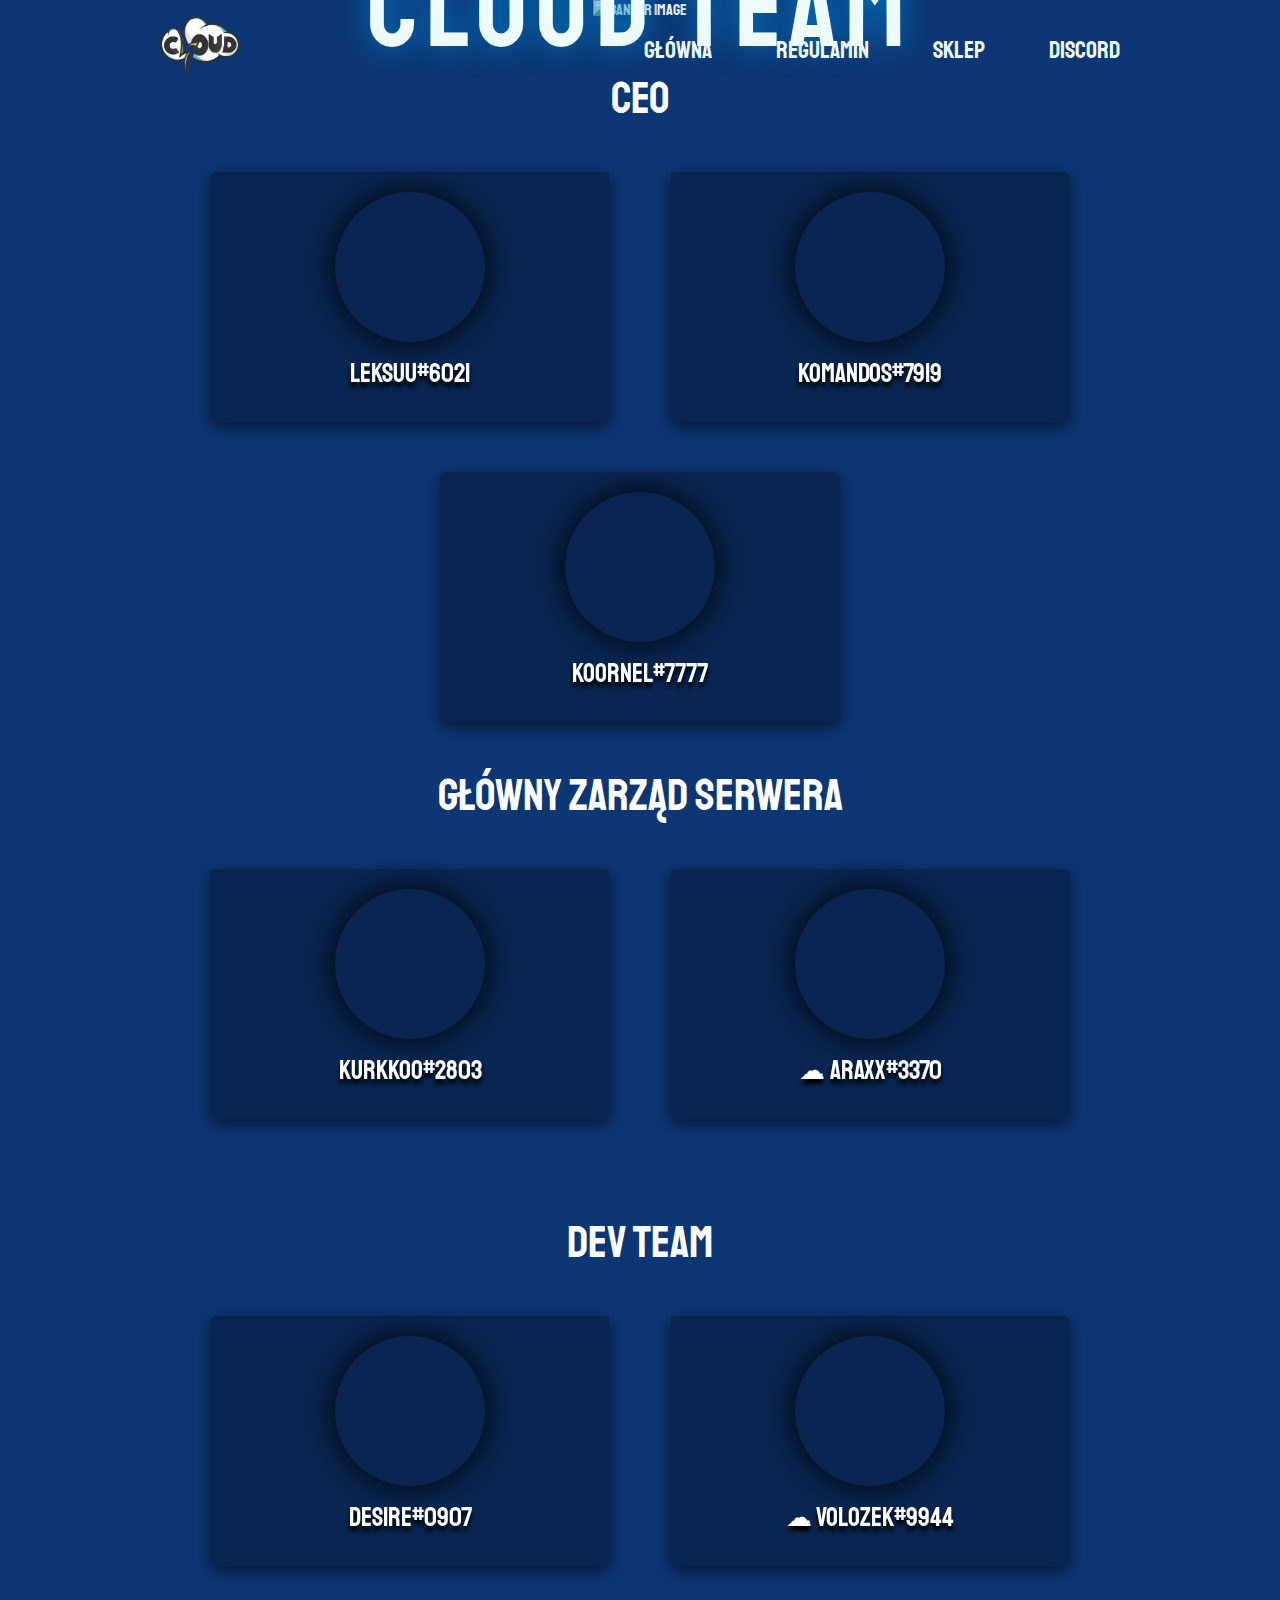
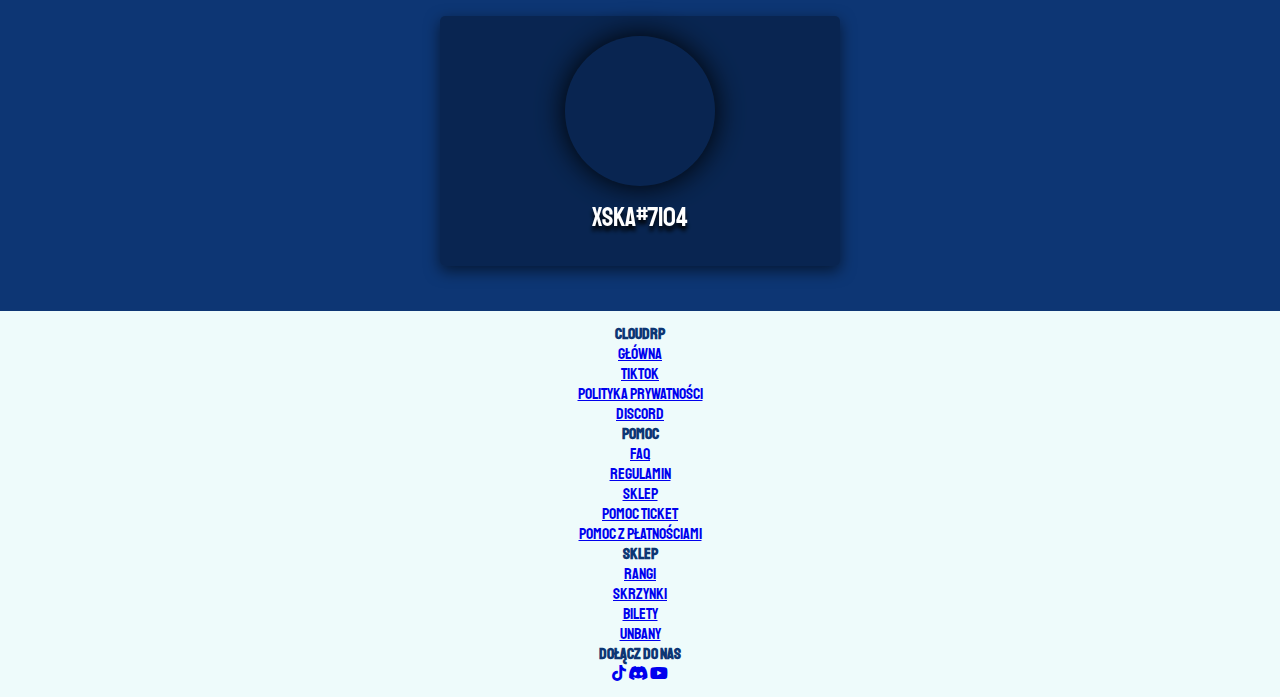
==== cloudteam.html @ 69bee1e7 "Add files via upload" ====
<!DOCTYPE html>
<html lang="en">

<head>
    <meta charset="UTF-8">
    <meta http-equiv="X-UA-Compatible" content="IE=edge">
    <meta name="viewport" content="width=device-width, initial-scale=1.0">
    <title>C-RP.pl - Główna</title>
    <link rel="shortcut icon" type="image/x-icon" href="./images/favicon-32x32.png">
    <!-- seo tags start -->
    <meta name="description" content="CloudRP - największy serwer w Polsce!">
    <meta property="og:title" content="Cloud Roleplay" />
    <meta property="og:type" content="website" />
    <meta property="og:url" content="https://cloudrp.pl/" />
    <meta property="og:image" content="https://cdn.discordapp.com/attachments/1064933418976161932/1092844937046925392/image-14.png" />
    <meta property="og:image:width" content="526" />
    <meta property="og:image:height" content="275" />
    <meta property="og:image:type" content="image/jpeg" />
    <meta name="twitter:card" content="summary_large_image" />
    <meta property="og:site_name" content="CloudRP" />
    <!-- seo tags ends -->
    <!-- custom css -->
    <link rel="stylesheet" href="./css/style.css">
    <link rel="stylesheet" type="text/css" href="https://cdnjs.cloudflare.com/ajax/libs/font-awesome/5.15.1/css/all.min.css">
</head>

<body>
    <!-- navbar -->
    <div class="navbar">
        <div class="left-part">
            <li class="logo">
                <img src="./images/logo.png" alt="">
            </li>
        </div>
        <div class="right-part">
            <li>
                <a class="text-nav" href="./">Główna</a>
            </li>
            <li>
                <a class="text-nav" href="https://cloudrp-6.webnode.page/regulamin/" target="_blank">Regulamin</a>
            </li>
            <li>
                <a class="text-nav" href="https://indrop.eu/s/cloudrp" target="_blank">Sklep</a>
            </li>
            <li>
                <a class="text-nav" href="https://discord.gg/c-rp" target="_blank">Discord</a>
            </li>
        </div>
    </div>
    <div class="banner-container">
        <div class="banner">
            <img src="./images/banner.png" alt="banner image">
        </div>
        <div class="banner-text">
            <p>CLOUD TEAM</p>
        </div>
    </div>
      <!-- Section 3 -->

      <div class="section-3">
        <div class="title-box">
        </div>
        <div style="width: 100%; height: fit-content; margin: 50px 0 0 0;">
            <div class="about-title">CEO</div>
            <div class="about-boxes">
                <div class="about-box">
                    <div class="about-box-inner">
                        <div class="about-box-front">
                            <div class="about-avatar" style="background-image: url(./images/profilowe/leksuu.png)"></div>
                            <div class="about-name">Leksuu#6021</div>
                        </div>
                        <div class="about-box-back">
                            <div class="about-box-back-bg"></div>
                            <div class="about-back-text"></div>
                            <div class="about-back-contact">Leksuu#6021</div>
                        </div>
                    </div>
                </div>
                <div class="about-box">
                    <div class="about-box-inner">
                        <div class="about-box-front">
                            <div class="about-avatar" style="background-image: url(./images/profilowe/komandos.png)"></div>
                            <div class="about-name">Komandos#7919</div>
                        </div>
                        <div class="about-box-back">
                            <div class="about-box-back-bg"></div>
                            <div class="about-back-text"></div>
                            <div class="about-back-contact">Komandos#7919</div>
                        </div>
                    </div>
                </div>
                <div class="about-box">
                    <div class="about-box-inner">
                        <div class="about-box-front">
                            <div class="about-avatar" style="background-image: url(./images/profilowe/koornel.gif)"></div>
                            <div class="about-name">koornel#7777</div>
                        </div>
                        <div class="about-box-back">
                            <div class="about-box-back-bg"></div>
                            <div class="about-back-text"></div>
                            <div class="about-back-contact">koornel#7777</div>
                        </div>
                    </div>
                </div>
            </div>
            <div class="about-title">GŁÓWNY ZARZĄD SERWERA</div>
            <div class="about-boxes">
                <div class="about-box">
                    <div class="about-box-inner">
                        <div class="about-box-front">
                            <div class="about-avatar" style="background-image: url(./images/profilowe/fiat-cinquecento-cennik-1.png)"></div>
                            <div class="about-name">kurkkoo#2803</div>
                        </div>
                        <div class="about-box-back">
                            <div class="about-box-back-bg"></div>
                            <div class="about-back-text"></div>
                            <div class="about-back-contact">kurkkoo#2803</div>
                        </div>
                    </div>
                </div>
                <div class="about-box">
                    <div class="about-box-inner">
                        <div class="about-box-front">
                            <div class="about-avatar" style="background-image: url(./images/profilowe/ARAX.GIF)"></div>
                            <div class="about-name">☁ araxx#3370</div>
                        </div>
                        <div class="about-box-back">
                            <div class="about-box-back-bg"></div>
                            <div class="about-back-text"></div>
                            <div class="about-back-contact">☁ araxx#3370</div>
                        </div>
                    </div>
                </div>
                    
                        </div>
                    </div>
                </div>
            </div>

            <div class="about-title">DEV Team</div>
            <div class="about-boxes">
                <div class="about-box">
                    <div class="about-box-inner">
                        <div class="about-box-front">
                            <div class="about-avatar" style="background-image: url(./images/profilowe/desire.png)"></div>
                            <div class="about-name">desire#0907</div>
                        </div>
                        <div class="about-box-back">
                            <div class="about-box-back-bg"></div>
                            <div class="about-back-text"></div>
                            <div class="about-back-contact">desire#0907</div>
                        </div>
                    </div>
                </div>
                <div class="about-box">
                    <div class="about-box-inner">
                        <div class="about-box-front">
                            <div class="about-avatar" style="background-image: url(./images/profilowe/volozek.gif)"></div>
                            <div class="about-name">☁ volozek#9944</div>
                        </div>
                        <div class="about-box-back">
                            <div class="about-box-back-bg"></div>
                            <div class="about-back-text"></div>
                            <div class="about-back-contact">☁ volozek#9944</div>
                        </div>
                    </div>
                </div>
                <div class="about-box">
                    <div class="about-box-inner">
                        <div class="about-box-front">
                            <div class="about-avatar" style="background-image: url(./images/profilowe/xSKA.png)"></div>
                            <div class="about-name">xSKA#7104</div>
                        </div>
                        <div class="about-box-back">
                            <div class="about-box-back-bg"></div>
                            <div class="about-back-text"></div>
                            <div class="about-back-contact">xSKA#7104</div>
                        </div>
                    </div>
                </div>
            </div>
        </div>
    </div>
           
            <footer class="footer">
                <div class="container">
                    <div class="row">
                        <div class="footer-col">
                            <h4>CloudRP</h4>
                            <ul>
                                <li><a href="#">Główna</a></li>
                                <li><a href="#">TikTok</a></li>
                                <li><a href="#">Polityka Prywatności</a></li>
                                <li><a href="#">Discord</a></li>
                            </ul>
                        </div>
                        <div class="footer-col">
                            <h4>Pomoc</h4>
                            <ul>
                                <li><a href="#">FAQ</a></li>
                                <li><a href="#">Regulamin</a></li>
                                <li><a href="https://indrop.eu/s/cloudrp">Sklep</a></li>
                                <li><a href="https://discord.gg/c-rp">Pomoc TICKET</a></li>
                                <li><a href="https://discord.gg/c-rp">pomoc z płatnościami</a></li>
                            </ul>
                        </div>
                        <div class="footer-col">
                            <h4>Sklep</h4>
                            <ul>
                                <li><a href="https://indrop.eu/s/cloudrp">Rangi</a></li>
                                <li><a href="https://indrop.eu/s/cloudrp">Skrzynki</a></li>
                                <li><a href="https://indrop.eu/s/cloudrp">Bilety</a></li>
                                <li><a href="https://indrop.eu/s/cloudrp">Unbany</a></li>
                            </ul>
                        </div>
                        <div class="footer-col">
                            <h4>Dołącz do nas</h4>
                            <div class="social-links">
                                <a href="#"><i class="fab fa-tiktok"></i></a>
                                <a href="https://discord.gg/c-rp"><i class="fab fa-discord"></i></a>
                                <a href="#"><i class="fab fa-youtube"></i></a>
                            </div>
                        </div>
                    </div>
                </div>
           </footer>
        
    <script>
        function connect() {    
            window.location.href='fivem://connect/cfx.re/join/g56ol9'
        }   
    </script>
</body>

</html>
---- css/style.css ----
/* google fonts */
@import url('https://fonts.googleapis.com/css2?family=Staatliches&display=swap');
:root{
    --dark-blue:#0d3674;
    --white:#EEFBFB;
    --blue:#007CC7;
    --sky-blue:#4DA8DA;
    --font-1:'Staatliches', cursive;
}

/* custom scrollbar */
::-webkit-scrollbar{
    width: 8px;
}

::-webkit-scrollbar-thumb{
    background-color: var(--white);
}
*{
    margin: 0;
    padding: 0;
    font-family: var(--font-1);
}
body{
    max-width: 100%;
    background-color: var(--dark-blue);
}
h1,h2,h3,h4,h5,p{ 
    font-family: var(--font-1);
}
hr{
    margin: 1rem 0;
    border: 2px solid var(--white);
}
.navbar{
    position: absolute;
    z-index: 1;
    padding: 1rem 10rem;
    display: grid;
    grid-template-columns: 1fr 1fr;
}
.navbar li{
    font-family: var(--font-1);
    list-style: none;
    display: inline;
}

.navbar .left-part{
    display: flex;
    justify-content: flex-start;
    align-items: center
}

.navbar .left-part li{
    margin-right: 5rem;
}

.navbar .right-part{
    display: flex;
    justify-content: flex-end;
    align-items: center
}

.navbar .right-part li{
    margin-left: 4rem;
}
.navbar .logo img{
    width: 5rem;
    height: auto;
}
.navbar .left-part p{
    color: var(--white);
    font-size: 1.5rem;
}
.navbar a{
    color: var(--white);
    font-size: 1.5rem;
    text-decoration: none;
    -moz-transition: all 0.2s ease-in;
    -o-transition: all 0.2s ease-in;
    -webkit-transition: all 0.2s ease-in;
    transition: all 0.2s ease-in;
}
.navbar a:hover{
    color: var(--sky-blue);
    text-shadow:0px 0px 30px var(--sky-blue);
    -moz-transition: all 0.2s ease-in;
    -o-transition: all 0.2s ease-in;
    -webkit-transition: all 0.2s ease-in;
    transition: all 0.2s ease-in;
}
.banner-container{
    position: relative;
    text-align: center;
}
.banner-text{
    width: 80%;
    text-shadow:0px 0px 30px var(--blue);
    letter-spacing: .5rem;
    color: var(--white);
    font-size: 7rem;
    position: absolute;
    top: 50%;
    left: 50%;
    transform: translate(-50%, -50%);
}
.connect-btn-logo{
    z-index: 1;
}
.connect-btn{
    position: relative;
    font-size: 2rem;
    color: var(--white);
    background-color: var(--blue);
    margin-top: 1rem;
    border:0px;
    padding: 1rem 3rem;
    border-radius: 3px;
}
.connect-btn {
    text-decoration: none;
    position: relative;
    overflow: hidden;
}
  
.connect-btn:hover {
    box-shadow: 1px 1px 25px 10px rgba(255, 255, 255, 0.2);
}
  
.connect-btn:before {
    content: "";
    position: absolute;
    top: 0;
    left: -100%;
    width: 100%;
    height: 100%;
    background: linear-gradient(
      120deg,
      transparent,
      rgba(13, 54, 116, 0.6),
      transparent
    );
    transition: all 650ms;
}
  
.connect-btn:hover:before {
    left: 100%;
}
.banner-text img:first-of-type{
    width: 6rem;
    height: auto;
    position: relative;
    left: 4rem;
    top: 2rem;
}

.banner-text img:nth-of-type(2){
    width: 6rem;
    height: auto;
    position: relative;
    right: 4rem;
    top: 2rem;
}
.banner img{
    width: 100%;
    height: auto;
}

.white-container{
    text-align: center;
    margin-top: -5rem;
    transform: skewY(-4deg);
    position: relative;
    width: 100%;
    background-color: var(--white);
    height: 500px;
}
.white-container-2{
    text-align: center;
    margin-top: -10rem;
    transform: skewY(-4deg);
    position: relative;
    width: 100%;
    background-color: var(--white);
    height: 500px;
}
.heading-text{
    font-size: 5rem;
}
.heading-text span{
    color: var(--blue);
}
.small-container{
    color: #252525;
    padding-top: 2rem;
    margin:0 20%;
}
.small-container-2{
    color: #252525;
    padding-top: 14rem;
    margin:0 20%;
}
.text{
    font-size: 1.5rem;
}
.text-img{
    font-size: 1.5rem;
    width: 20vw;
}
.b-text{
    font-size: 2rem;
}

.text span, .b-text span{
    color: var(--blue);
}
.two-images-container{
    margin-top: 5rem;
    z-index: 1;
    display: flex;
    flex-wrap: wrap;
    width: 100%;
    justify-content: center;
    position: relative;
}
.two-images-container img {
    width: 100%;
}
.two-images-container .img-1, .two-images-container .img-2{
    position: relative;
    transform: skewY(-4deg);
}

.two-images-container .img-1-text{
    font-size: 4rem;
    color: var(--white);
    position: absolute;
    top: 50%;
    left: 40%;
    transform: translate(-50%, -50%);
}
.two-images-container .img-2-text{
    font-size: 4rem;
    color: var(--white);
    position: absolute;
    top: 50%;
    left: 45%;
    transform: translate(-50%, -50%);
}
.two-images-container .img-1-text span, .two-images-container .img-2-text span{
    color: var(--blue);
}
.text-img-2{
    font-size: 1.5rem;
    padding-left: 10vw;
    width: 29vw;
}
.p-img-2{
    padding-left: 11.5vw;
}
.pop-img-1{
    text-align: center;
    margin-top: -39.2rem;
    position: relative;
    width: 100%;
    z-index: 1;
}
.pop-img-1 img{
    width: 30%;
}
.image-container{
    transform: skewY(-4deg);
    position: relative;
    margin-top: -5rem;
}
.image-container img{
    width: 100%;
    height: auto;
}
.left{
    text-align: left;
}
.right{
    text-align: right;
}
.box{
    left: 50%;
    position: absolute;
    top: 50%;
    transform: translate(-50%, -50%);
    width: 80%;
    display: grid;
    gap: 4rem;
    grid-template-columns: 1fr;
}
.boxes{
    color: var(--white);
    font-size: 4rem;
}
.car-float-img img{
    width: 20rem;
    position:absolute;
    right: 10rem;
    top: -2rem;
}

.man-float-img img{
    width: 15rem;
    position:absolute;
    left: 10rem;
    top: 13rem;
}
.gangster-float-img img{
    width: 13rem;
    position:absolute;
    right: 10rem;
    top: 27rem;
}
.bag-float-img img{
    width: 20rem;
    position:absolute;
    left: 10rem;
    top: 43rem;
}
/* Section 3 */
.section-3 {
    width: 100vw;
    height: fit-content;
    position: relative;
    display: flex;
    flex-direction: column;
    align-items: center;
    padding-bottom: 50px;
  }
  
  .about-title {
    font-size: 45px;
    font-weight: 300;
    position: relative;
    text-align: center;
    color: var(--tekst-ciemniejszy);
  }
  
  .about-boxes {
    position: relative;
    margin: 20px 0;
    width: 100%;
    height: auto;
    display: flex;
    justify-content: center;
    flex-wrap: wrap;
    perspective: 1000px;
  }
  
  .about-box {
    width: 400px;
    height: 250px;
    perspective: 1000px;
    margin: 25px 30px;
  }
  
  .about-box-inner {
    position: relative;
    width: 100%;
    height: 100%;
    text-align: center;
    transition: transform 1s;
    transform-style: preserve-3d;
  }
  
  .about-box:hover .about-box-inner {
    transform: rotateY(180deg);
  }
  
  .about-box-front, .about-box-back {
    position: absolute;
    width: 100%;
    height: 100%;
    backface-visibility: hidden;
    -webkit-backface-visibility: hidden;
  }
  
  .about-box-front {
    background-color: rgb(0, 0, 0, 0.3);
    border-radius: 5px;
    border-left: 2px solid var(--niebieski);
    box-shadow: rgba(0, 0, 0, 0.55) 0px 5px 15px;
  }
  
  .about-box-back {
    border-radius: 5px;
    border-left: 2px solid var(--niebieski);
    box-shadow: rgba(0, 0, 0, 0.55) 0px 5px 15px;
    background-color: rgb(20, 20, 20, 1);
    color: var(--tekst-ciemniejszy);
    transform: rotateY(180deg);
  }
  
  .about-box-back .about-box-back-bg {
    width: 400px;
    height: 250px;
    position: absolute;
  }
  
  .about-avatar {
    width: 150px;
    height: 150px;
    left: 50%;
    transform: translateX(-50%);
    position: relative;
    margin-top: 20px;
    background-size: cover;
    background-repeat: no-repeat;
    border-radius: 50%;
    box-shadow: rgba(0, 0, 0, 1) 0px 0px 30px;
  }
  
  .about-name {
    position: relative;
    color: var(--tekst-ciemniejszy);
    font-size: 26px;
    font-weight: 300;
    text-align: center;
    margin-top: 15px;
    text-shadow: rgba(0, 0, 0, 1) 0 5px 4px;
  }
  
  .about-back-text {
    font-size: 32px;
    font-weight: 300;
    font-style: italic;
    line-height: 250px;
    color: white;
  }
  
  .about-back-contact {
    color: white;
    font-weight: 300;
    font-size: 24px;
    font-family: 'Open sans', sans-serif;
    width: 100%;
    height: 20px;
    position: absolute;
    bottom: 20px;
    user-select: all;
    cursor: pointer;
  } 
.app, body, html {
    width: 100%;
    height: 100%;
    margin: 0;
    padding: 0;
    color: #fff;
    display: flex;
    flex-direction: column;
    flex: 1;
}
  .footer{
    background: var(--white);
    padding: 0;
    font-family: 'Play', sans-serif;
    text-align:center;
}
    .footer .row{
    width:100%;
    margin:1% 0%;
    padding: 0;
    color: var(--dark-blue);
    font-size:1em;
}
.ar0cu,
.Flack{
    letter-spacing: 0.05vw;
    padding-left: 0.3vw;
    padding-right: 0.3vw;
    color: red;
}
.ar0cu:hover,
.Flack:hover{
    cursor: pointer;
}
.ar0cu:hover::before,
.Flack:hover::before{
    cursor: pointer;
    content: "»";
    color: var(--blue);
}
.ar0cu:hover::after,
.Flack:hover::after{
    content: "«";
    color: var(--blue);
}

/* animacje */
.slideInDown {
    -webkit-animation-name: slideInDown;
    animation-name: slideInDown;
    -webkit-animation-duration: 1s;
    animation-duration: 3s;
    -webkit-animation-fill-mode: both;
    animation-fill-mode: both;
    }
    @-webkit-keyframes slideInDown {
    0% {
    -webkit-transform: translateY(-100%);
    transform: translateY(-100%);
    visibility: visible;
    }
    100% {
    -webkit-transform: translateY(0);
    transform: translateY(0);
    }
    }
    @keyframes slideInDown {
    0% {
    -webkit-transform: translateY(-100%);
    transform: translateY(-100%);
    visibility: visible;
    }
    100% {
    -webkit-transform: translateY(0);
    transform: translateY(0);
    }
} 

.zoomIn {
    -webkit-animation-name: zoomIn;
    animation-name: zoomIn;
    -webkit-animation-duration: 1s;
    animation-duration: 4s;
    -webkit-animation-fill-mode: both;
    animation-fill-mode: both;
    }
    @-webkit-keyframes zoomIn {
    0% {
    opacity: 0;
    -webkit-transform: scale3d(.3, .3, .3);
    transform: scale3d(.3, .3, .3);
    }
    50% {
    opacity: 1;
    }
    }
    @keyframes zoomIn {
    0% {
    opacity: 0;
    -webkit-transform: scale3d(.3, .3, .3);
    transform: scale3d(.3, .3, .3);
    }
    50% {
    opacity: 1;
    }
}

.fadeIn {
    -webkit-animation-name: fadeIn;
    animation-name: fadeIn;
    -webkit-animation-duration: 1s;
    animation-duration: 5s;
    -webkit-animation-fill-mode: both;
    animation-fill-mode: both;
    }
    @-webkit-keyframes fadeIn {
    0% {opacity: 0;}
    50% {opacity: 0.5;}
    100% {opacity: 1;}
    }
    @keyframes fadeIn {
    0% {opacity: 0;}
    50% {opacity: 0.5;}
    100% {opacity: 1;}
}

.slideInLeft {
    -webkit-animation-name: slideInLeft;
    animation-name: slideInLeft;
    -webkit-animation-duration: 1s;
    animation-duration: 3s;
    -webkit-animation-fill-mode: both;
    animation-fill-mode: both;
    }
    @-webkit-keyframes slideInLeft {
    0% {
    -webkit-transform: translateX(-100%);
    transform: translateX(-100%);
    visibility: visible;
    }
    100% {
    -webkit-transform: translateX(0);
    transform: translateX(0);
    }
    }
    @keyframes slideInLeft {
    0% {
    -webkit-transform: translateX(-100%);
    transform: translateX(-100%);
    visibility: visible;
    }
    100% {
    -webkit-transform: translateX(0);
    transform: translateX(0);
    }
}
.bounceInDown {
    -webkit-animation-name: bounceInDown;
    animation-name: bounceInDown;
    -webkit-animation-duration: 1s;
    animation-duration: 2.5s;
    -webkit-animation-fill-mode: both;
    animation-fill-mode: both;
    }
    @-webkit-keyframes bounceInDown {
    0%, 60%, 75%, 90%, 100% {
    -webkit-transition-timing-function: cubic-bezier(0.215, 0.610, 0.355, 1.000);
    transition-timing-function: cubic-bezier(0.215, 0.610, 0.355, 1.000);
    }
    
    0% {
    opacity: 0;
    -webkit-transform: translate3d(0, -3000px, 0);
    transform: translate3d(0, -3000px, 0);
    }
    
    60% {
    opacity: 1;
    -webkit-transform: translate3d(0, 25px, 0);
    transform: translate3d(0, 25px, 0);
    }
    
    75% {
    -webkit-transform: translate3d(0, -10px, 0);
    transform: translate3d(0, -10px, 0);
    }
    
    90% {
    -webkit-transform: translate3d(0, 5px, 0);
    transform: translate3d(0, 5px, 0);
    }
    
    100% {
    -webkit-transform: none;
    transform: none;
    }
    }
    
    @keyframes bounceInDown {
    0%, 60%, 75%, 90%, 100% {
    -webkit-transition-timing-function: cubic-bezier(0.215, 0.610, 0.355, 1.000);
    transition-timing-function: cubic-bezier(0.215, 0.610, 0.355, 1.000);
    }
    
    0% {
    opacity: 0;
    -webkit-transform: translate3d(0, -3000px, 0);
    transform: translate3d(0, -3000px, 0);
    }
    
    60% {
    opacity: 1;
    -webkit-transform: translate3d(0, 25px, 0);
    transform: translate3d(0, 25px, 0);
    }
    
    75% {
    -webkit-transform: translate3d(0, -10px, 0);
    transform: translate3d(0, -10px, 0);
    }
    
    90% {
    -webkit-transform: translate3d(0, 5px, 0);
    transform: translate3d(0, 5px, 0);
    }
    
    100% {
    -webkit-transform: none;
    transform: none;
    }
}
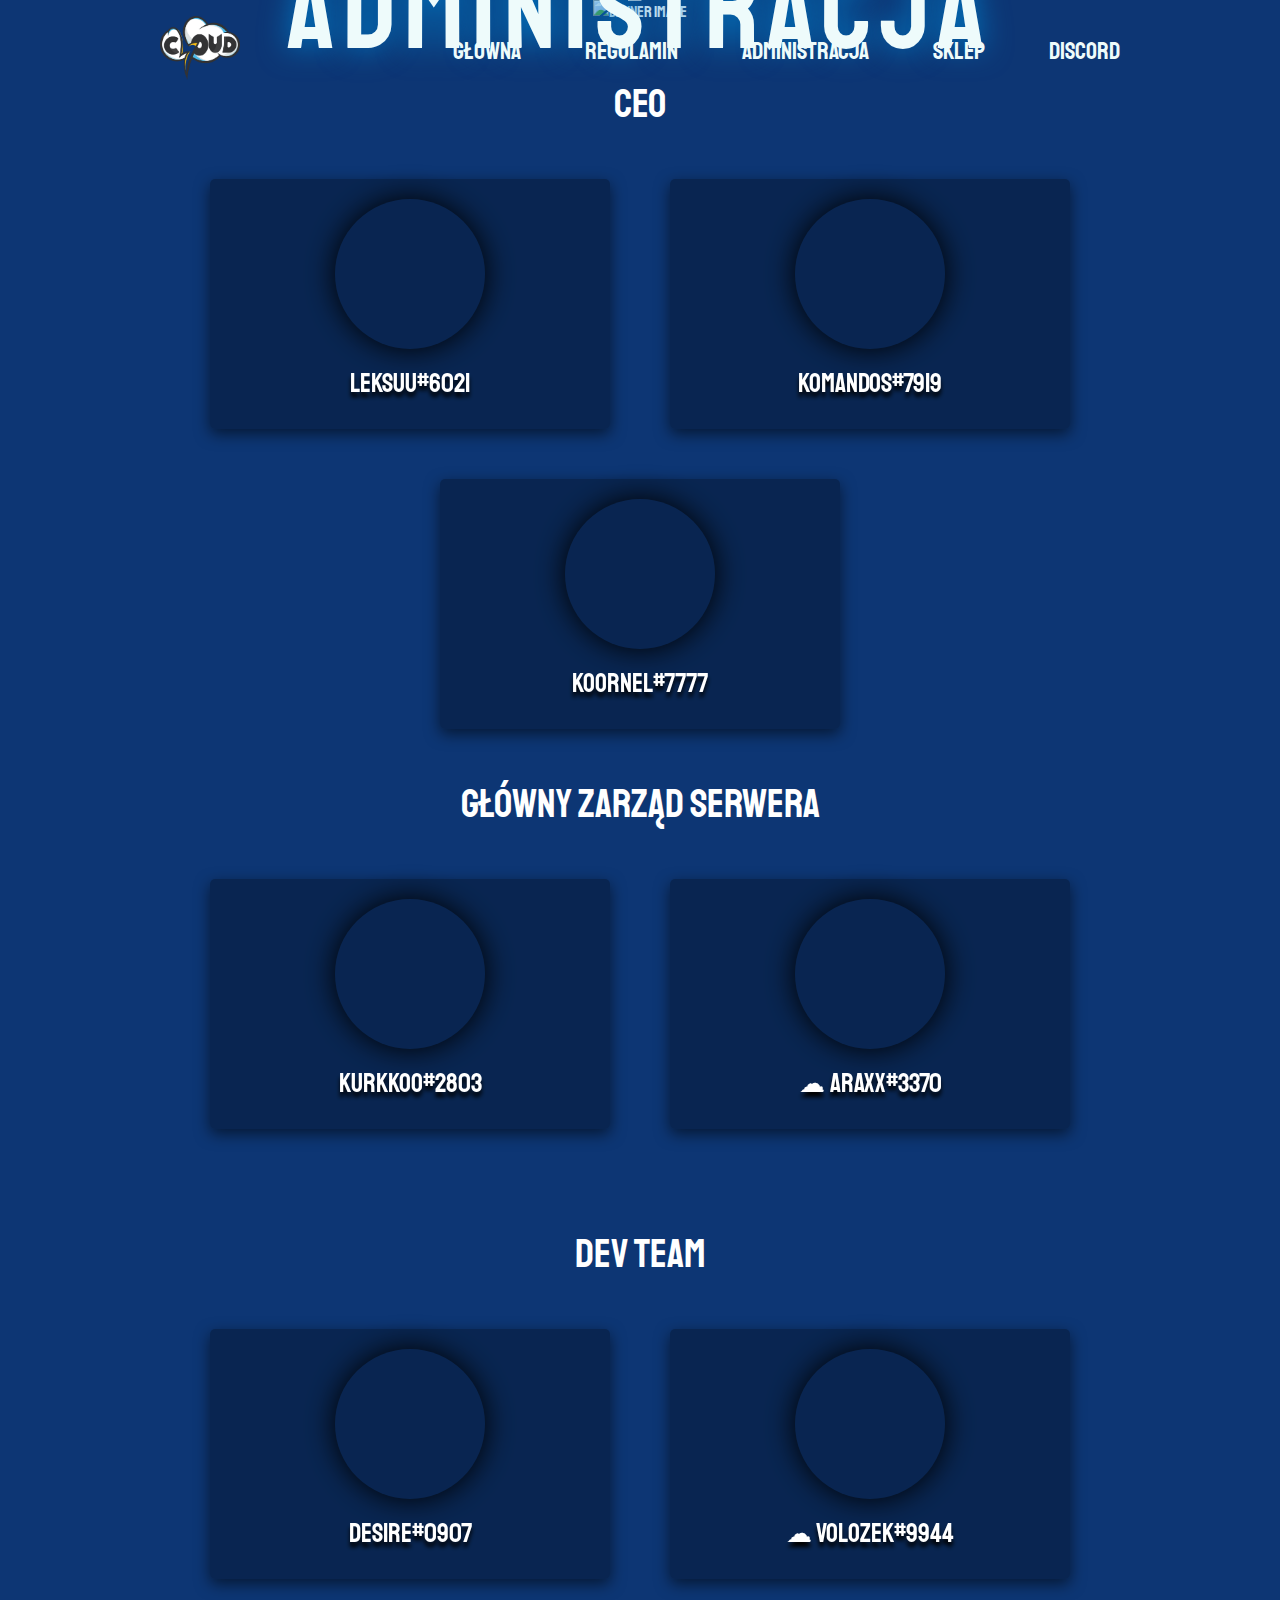
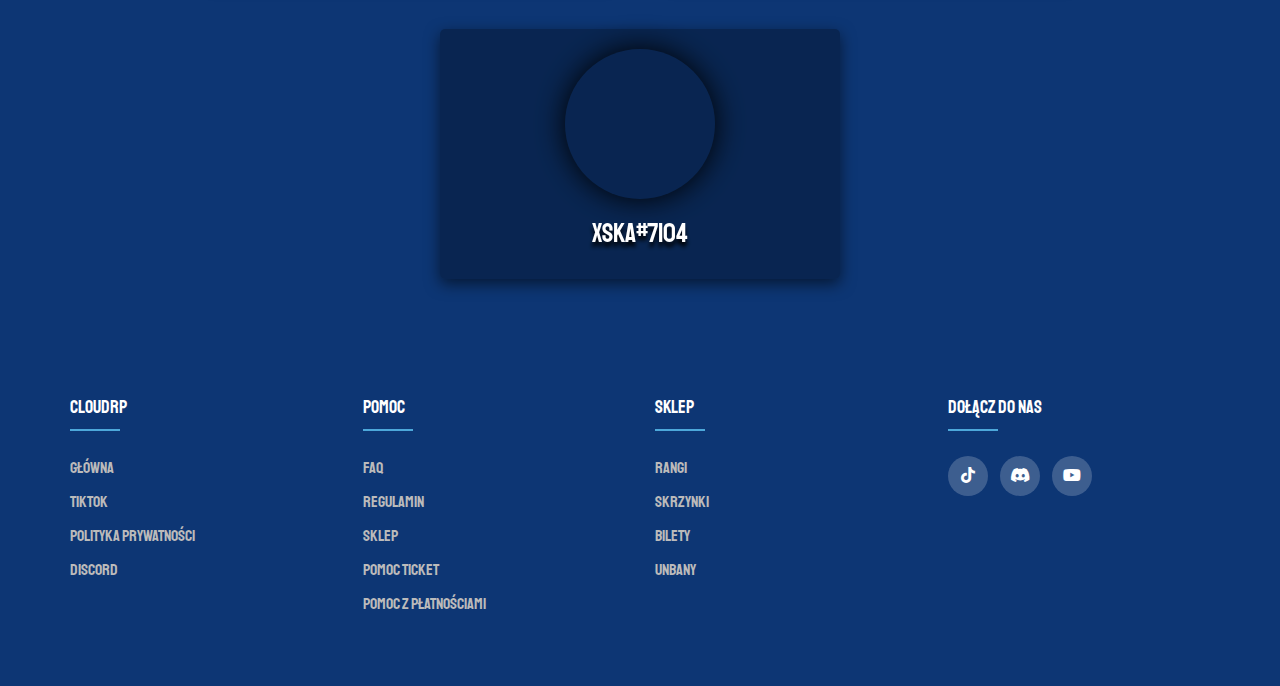
==== commit 7ff15de1: "Update cloudteam.html" ====
--- a/cloudteam.html
+++ b/cloudteam.html
@@ -38,6 +38,9 @@
             </li>
             <li>
                 <a class="text-nav" href="https://cloudrp-6.webnode.page/regulamin/" target="_blank">Regulamin</a>
+                <li>
+                    <a class="text-nav" href="https://indrop.eu/s/cloudrp" target="_blank">Administracja</a>
+                </li>
             </li>
             <li>
                 <a class="text-nav" href="https://indrop.eu/s/cloudrp" target="_blank">Sklep</a>
@@ -52,7 +55,7 @@
             <img src="./images/banner.png" alt="banner image">
         </div>
         <div class="banner-text">
-            <p>CLOUD TEAM</p>
+            <p>Administracja</p>
         </div>
     </div>
       <!-- Section 3 -->
@@ -232,4 +235,4 @@
     </script>
 </body>
 
-</html>+</html>
--- a/css/style.css
+++ b/css/style.css
@@ -10,12 +10,9 @@
 
 /* custom scrollbar */
 ::-webkit-scrollbar{
-    width: 8px;
-}
-
-::-webkit-scrollbar-thumb{
-    background-color: var(--white);
-}
+    width: 2px;
+}
+
 *{
     margin: 0;
     padding: 0;
@@ -334,8 +331,8 @@
   }
   
   .about-title {
-    font-size: 45px;
-    font-weight: 300;
+    font-size: 40px;
+    font-weight: 6000;
     position: relative;
     text-align: center;
     color: var(--tekst-ciemniejszy);
@@ -455,42 +452,6 @@
     flex-direction: column;
     flex: 1;
 }
-  .footer{
-    background: var(--white);
-    padding: 0;
-    font-family: 'Play', sans-serif;
-    text-align:center;
-}
-    .footer .row{
-    width:100%;
-    margin:1% 0%;
-    padding: 0;
-    color: var(--dark-blue);
-    font-size:1em;
-}
-.ar0cu,
-.Flack{
-    letter-spacing: 0.05vw;
-    padding-left: 0.3vw;
-    padding-right: 0.3vw;
-    color: red;
-}
-.ar0cu:hover,
-.Flack:hover{
-    cursor: pointer;
-}
-.ar0cu:hover::before,
-.Flack:hover::before{
-    cursor: pointer;
-    content: "»";
-    color: var(--blue);
-}
-.ar0cu:hover::after,
-.Flack:hover::after{
-    content: "«";
-    color: var(--blue);
-}
-
 /* animacje */
 .slideInDown {
     -webkit-animation-name: slideInDown;
@@ -675,4 +636,98 @@
     -webkit-transform: none;
     transform: none;
     }
-}+}
+@import url('https://fonts.googleapis.com/css2?family=Poppins:wght@300;400;500;600;700&display=swap');
+body{
+	line-height: 1.5;
+	font-family: 'Poppins', sans-serif;
+}
+*{
+	margin:0;
+	padding:0;
+	box-sizing: border-box;
+}
+.container{
+	max-width: 1170px;
+	margin:auto;
+}
+.row{
+	display: flex;
+	flex-wrap: wrap;
+}
+ul{
+	list-style: none;
+}
+.footer{
+	background-color:#0d3674   ;
+;
+    padding: 70px 0;
+}
+.footer-col{
+   width: 25%;
+   padding: 0 15px;
+}
+.footer-col h4{
+	font-size: 18px;
+	color: #ffffff;
+	text-transform: capitalize;
+	margin-bottom: 35px;
+	font-weight: 500;
+	position: relative;
+}
+.footer-col h4::before{
+	content: '';
+	position: absolute;
+	left:0;
+	bottom: -10px;
+	background-color: #4DA8DA;
+	height: 2px;
+	box-sizing: border-box;
+	width: 50px;
+}
+.footer-col ul li:not(:last-child){
+	margin-bottom: 10px;
+}
+.footer-col ul li a{
+	font-size: 16px;
+	text-transform: capitalize;
+	color: #ffffff;
+	text-decoration: none;
+	font-weight: 300;
+	color: #bbbbbb;
+	display: block;
+	transition: all 0.3s ease;
+}
+.footer-col ul li a:hover{
+	color: #ffffff;
+	padding-left: 8px;
+}
+.footer-col .social-links a{
+	display: inline-block;
+	height: 40px;
+	width: 40px;
+	background-color: rgba(255,255,255,0.2);
+	margin:0 10px 10px 0;
+	text-align: center;
+	line-height: 40px;
+	border-radius: 50%;
+	color: #ffffff;
+	transition: all 0.5s ease;
+}
+.footer-col .social-links a:hover{
+	color: #24262b;
+	background-color: #ffffff;
+}
+
+/*responsive*/
+@media(max-width: 767px){
+  .footer-col{
+    width: 50%;
+    margin-bottom: 30px;
+}
+}
+@media(max-width: 574px){
+  .footer-col{
+    width: 100%;
+}
+}
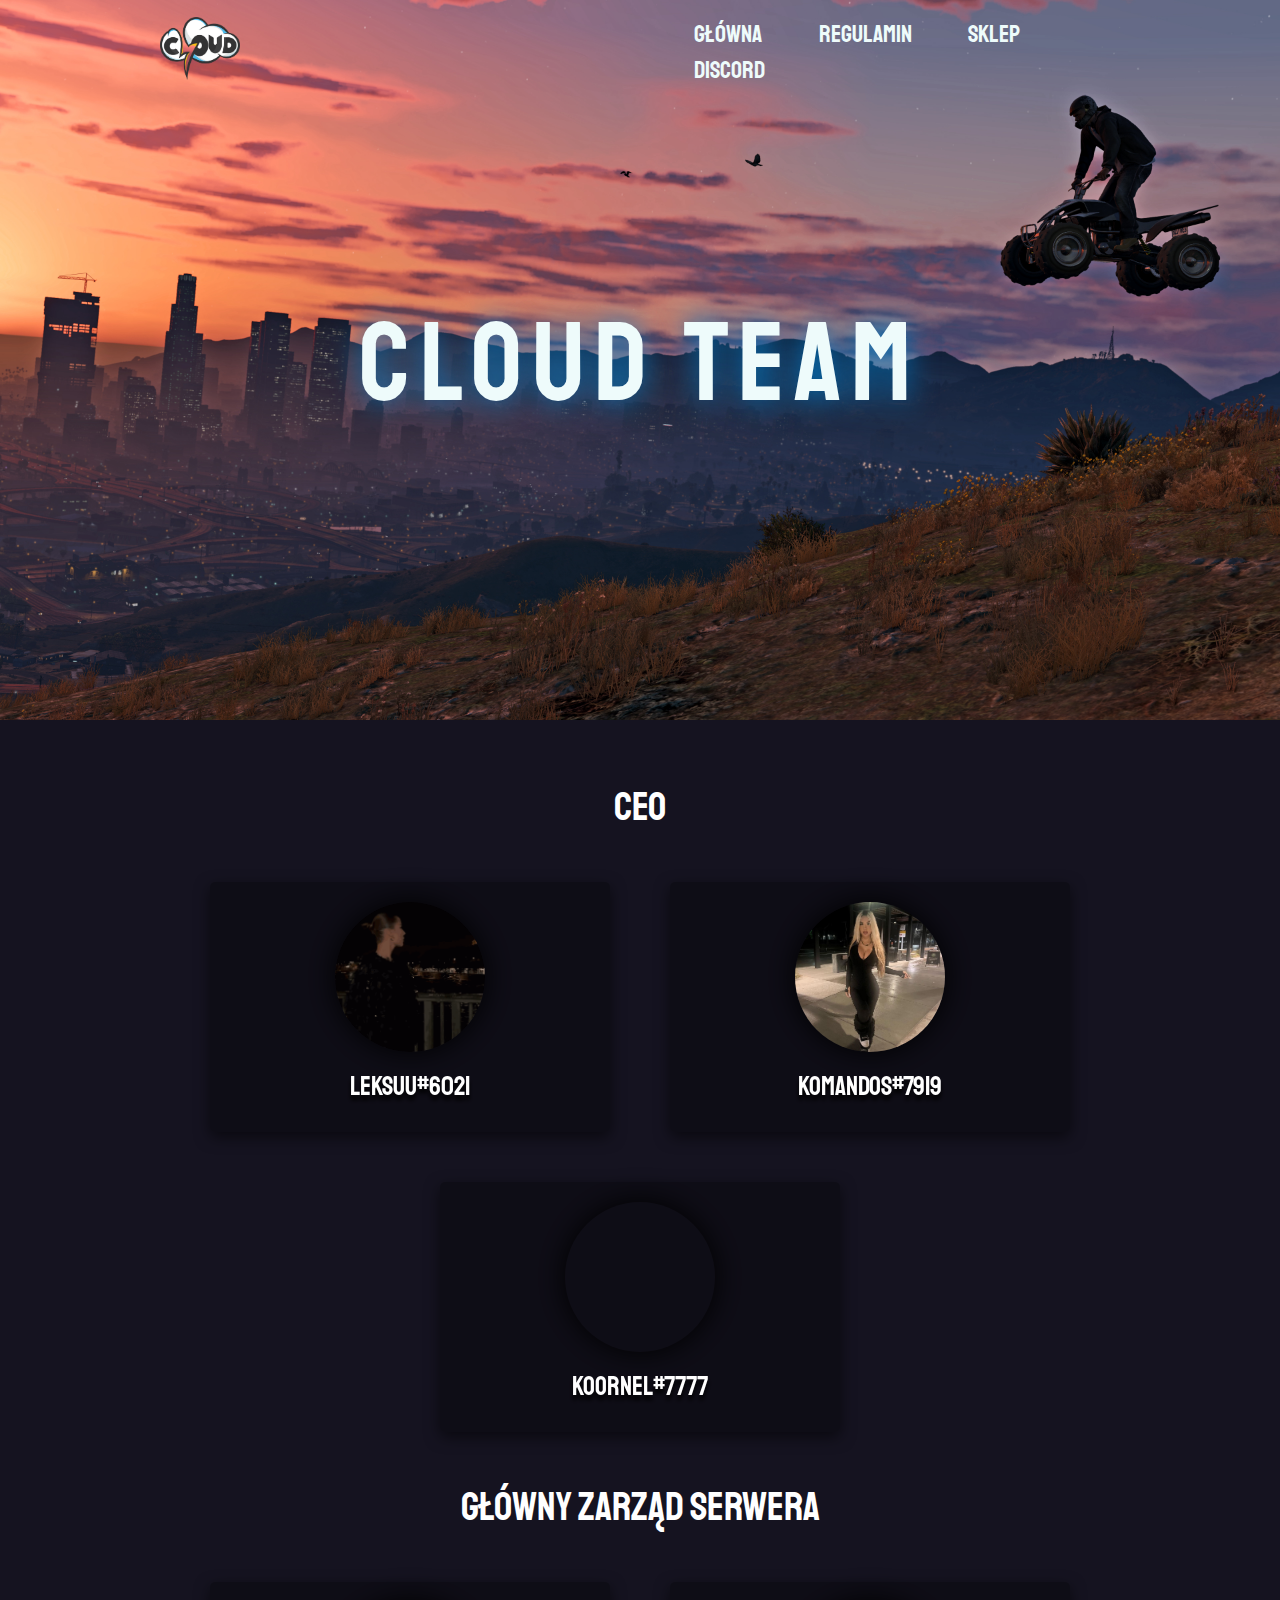
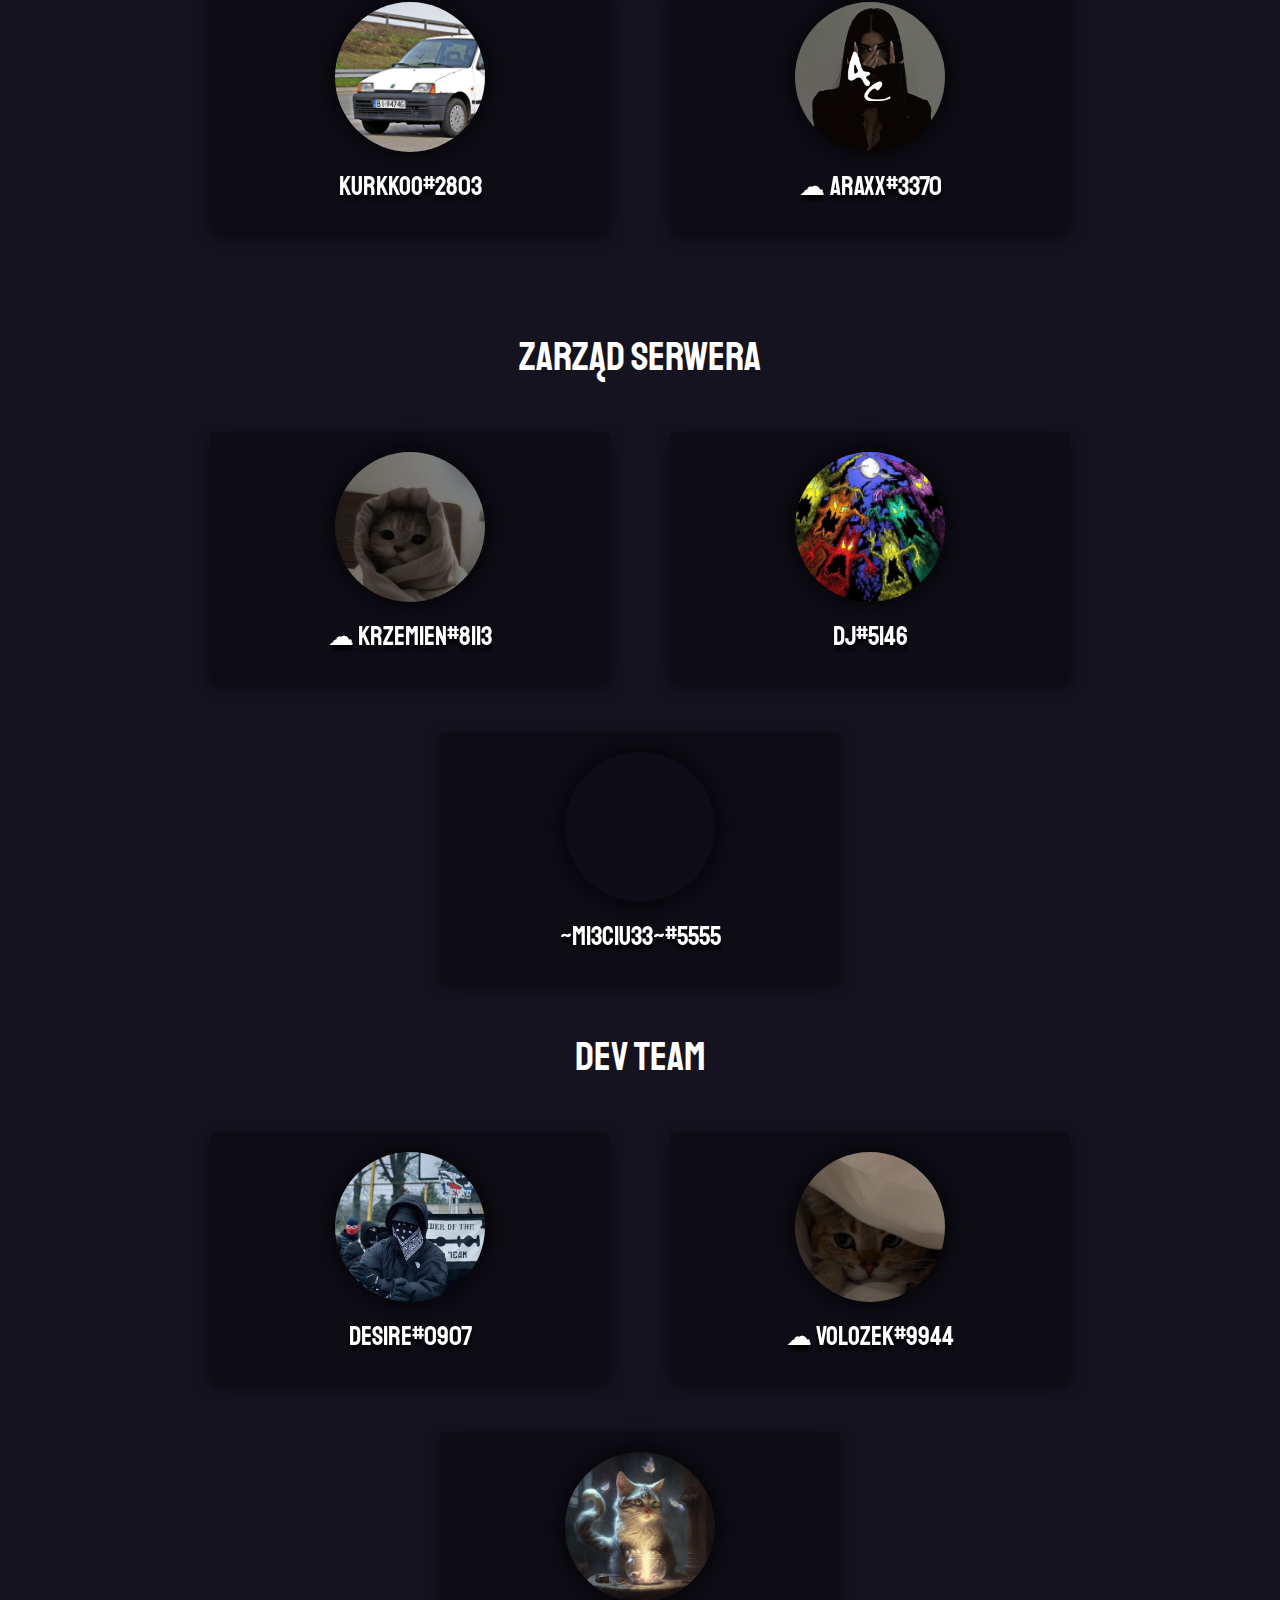
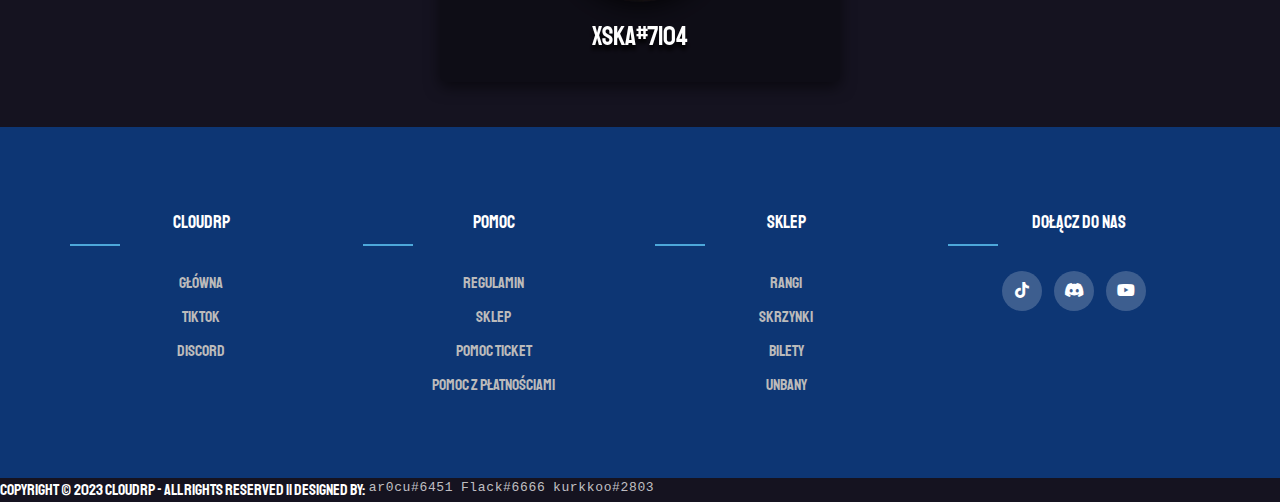
==== commit 782c74ab: "Add files via upload" ====
--- a/cloudteam.html
+++ b/cloudteam.html
@@ -32,15 +32,12 @@
                 <img src="./images/logo.png" alt="">
             </li>
         </div>
-        <div class="right-part">
-            <li>
-                <a class="text-nav" href="./">Główna</a>
+        <div class="right-parter">
+            <li>
+                <a class="text-nav" href="index.html">Główna</a>
             </li>
             <li>
                 <a class="text-nav" href="https://cloudrp-6.webnode.page/regulamin/" target="_blank">Regulamin</a>
-                <li>
-                    <a class="text-nav" href="https://indrop.eu/s/cloudrp" target="_blank">Administracja</a>
-                </li>
             </li>
             <li>
                 <a class="text-nav" href="https://indrop.eu/s/cloudrp" target="_blank">Sklep</a>
@@ -52,10 +49,10 @@
     </div>
     <div class="banner-container">
         <div class="banner">
-            <img src="./images/banner.png" alt="banner image">
+            <img src="./images/banerek.png" alt="banner image">
         </div>
         <div class="banner-text">
-            <p>Administracja</p>
+            <p>CLOUD TEAM</p>
         </div>
     </div>
       <!-- Section 3 -->
@@ -69,7 +66,7 @@
                 <div class="about-box">
                     <div class="about-box-inner">
                         <div class="about-box-front">
-                            <div class="about-avatar" style="background-image: url(./images/profilowe/leksuu.png)"></div>
+                            <div class="about-avatar" style="background-image: url(./images/leksuu.gif)"></div>
                             <div class="about-name">Leksuu#6021</div>
                         </div>
                         <div class="about-box-back">
@@ -82,7 +79,7 @@
                 <div class="about-box">
                     <div class="about-box-inner">
                         <div class="about-box-front">
-                            <div class="about-avatar" style="background-image: url(./images/profilowe/komandos.png)"></div>
+                            <div class="about-avatar" style="background-image: url(./images/komandos.png)"></div>
                             <div class="about-name">Komandos#7919</div>
                         </div>
                         <div class="about-box-back">
@@ -95,7 +92,7 @@
                 <div class="about-box">
                     <div class="about-box-inner">
                         <div class="about-box-front">
-                            <div class="about-avatar" style="background-image: url(./images/profilowe/koornel.gif)"></div>
+                            <div class="about-avatar" style="background-image: url(./images/koornel.gif)"></div>
                             <div class="about-name">koornel#7777</div>
                         </div>
                         <div class="about-box-back">
@@ -111,7 +108,7 @@
                 <div class="about-box">
                     <div class="about-box-inner">
                         <div class="about-box-front">
-                            <div class="about-avatar" style="background-image: url(./images/profilowe/fiat-cinquecento-cennik-1.png)"></div>
+                            <div class="about-avatar" style="background-image: url(./images/fiat-cinquecento-cennik-1.png)"></div>
                             <div class="about-name">kurkkoo#2803</div>
                         </div>
                         <div class="about-box-back">
@@ -124,7 +121,7 @@
                 <div class="about-box">
                     <div class="about-box-inner">
                         <div class="about-box-front">
-                            <div class="about-avatar" style="background-image: url(./images/profilowe/ARAX.GIF)"></div>
+                            <div class="about-avatar" style="background-image: url(./images/ARAX.GIF)"></div>
                             <div class="about-name">☁ araxx#3370</div>
                         </div>
                         <div class="about-box-back">
@@ -139,13 +136,56 @@
                     </div>
                 </div>
             </div>
+            <div class="about-title">ZARZĄD SERWERA</div>
+            <div class="about-boxes">
+                <div class="about-box">
+                    <div class="about-box-inner">
+                        <div class="about-box-front">
+                            <div class="about-avatar" style="background-image: url(./images/Krzemien.jpg)"></div>
+                            <div class="about-name">☁ Krzemien#8113</div>
+                        </div>
+                        <div class="about-box-back">
+                            <div class="about-box-back-bg"></div>
+                            <div class="about-back-text"></div>
+                            <div class="about-back-contact">☁ Krzemien#8113</div>
+                        </div>
+                    </div>
+                </div>
+                <div class="about-box">
+                    <div class="about-box-inner">
+                        <div class="about-box-front">
+                            <div class="about-avatar" style="background-image: url(./images/dj.png)"></div>
+                            <div class="about-name">dj#5146</div>
+                        </div>
+                        <div class="about-box-back">
+                            <div class="about-box-back-bg"></div>
+                            <div class="about-back-text"></div>
+                            <div class="about-back-contact">dj#5146</div>
+                        </div>
+                    </div>
+                </div>
+                <div class="about-box">
+                    <div class="about-box-inner">
+                        <div class="about-box-front">
+                            <div class="about-avatar" style="background-image: url(./images/mieciu.gif)"></div>
+                            <div class="about-name">~MI3CIU33~#5555</div>
+                        </div>
+                        <div class="about-box-back">
+                            <div class="about-box-back-bg"></div>
+                            <div class="about-back-text"></div>
+                            <div class="about-back-contact">~MI3CIU33~#5555</div>
+                        </div>
+                    </div>
+                </div>
+            </div>
+        </div>
 
             <div class="about-title">DEV Team</div>
             <div class="about-boxes">
                 <div class="about-box">
                     <div class="about-box-inner">
                         <div class="about-box-front">
-                            <div class="about-avatar" style="background-image: url(./images/profilowe/desire.png)"></div>
+                            <div class="about-avatar" style="background-image: url(./images/desire.png)"></div>
                             <div class="about-name">desire#0907</div>
                         </div>
                         <div class="about-box-back">
@@ -158,7 +198,7 @@
                 <div class="about-box">
                     <div class="about-box-inner">
                         <div class="about-box-front">
-                            <div class="about-avatar" style="background-image: url(./images/profilowe/volozek.gif)"></div>
+                            <div class="about-avatar" style="background-image: url(./images/volozek.png)"></div>
                             <div class="about-name">☁ volozek#9944</div>
                         </div>
                         <div class="about-box-back">
@@ -171,7 +211,7 @@
                 <div class="about-box">
                     <div class="about-box-inner">
                         <div class="about-box-front">
-                            <div class="about-avatar" style="background-image: url(./images/profilowe/xSKA.png)"></div>
+                            <div class="about-avatar" style="background-image: url(./images/xSKA.png)"></div>
                             <div class="about-name">xSKA#7104</div>
                         </div>
                         <div class="about-box-back">
@@ -185,48 +225,52 @@
         </div>
     </div>
            
-            <footer class="footer">
-                <div class="container">
-                    <div class="row">
-                        <div class="footer-col">
-                            <h4>CloudRP</h4>
-                            <ul>
-                                <li><a href="#">Główna</a></li>
-                                <li><a href="#">TikTok</a></li>
-                                <li><a href="#">Polityka Prywatności</a></li>
-                                <li><a href="#">Discord</a></li>
-                            </ul>
-                        </div>
-                        <div class="footer-col">
-                            <h4>Pomoc</h4>
-                            <ul>
-                                <li><a href="#">FAQ</a></li>
-                                <li><a href="#">Regulamin</a></li>
-                                <li><a href="https://indrop.eu/s/cloudrp">Sklep</a></li>
-                                <li><a href="https://discord.gg/c-rp">Pomoc TICKET</a></li>
-                                <li><a href="https://discord.gg/c-rp">pomoc z płatnościami</a></li>
-                            </ul>
-                        </div>
-                        <div class="footer-col">
-                            <h4>Sklep</h4>
-                            <ul>
-                                <li><a href="https://indrop.eu/s/cloudrp">Rangi</a></li>
-                                <li><a href="https://indrop.eu/s/cloudrp">Skrzynki</a></li>
-                                <li><a href="https://indrop.eu/s/cloudrp">Bilety</a></li>
-                                <li><a href="https://indrop.eu/s/cloudrp">Unbany</a></li>
-                            </ul>
-                        </div>
-                        <div class="footer-col">
-                            <h4>Dołącz do nas</h4>
-                            <div class="social-links">
-                                <a href="#"><i class="fab fa-tiktok"></i></a>
-                                <a href="https://discord.gg/c-rp"><i class="fab fa-discord"></i></a>
-                                <a href="#"><i class="fab fa-youtube"></i></a>
-                            </div>
-                        </div>
-                    </div>
-                </div>
+    <footer class="footer">
+        <div class="container">
+            <div class="row">
+                <div class="footer-col">
+                    <h4>CloudRP</h4>
+                    <ul>
+                        <li><a href="index.html">Główna</a></li>
+                        <li><a href="https://www.tiktok.com/@cloudrp2023">TikTok</a></li>
+                        <li><a href="https://discord.com/invite/c-rp">Discord</a></li>
+                    </ul>
+                </div>
+                <div class="footer-col">
+                    <h4>Pomoc</h4>
+                    <ul>
+                        <li><a href="https://cloudrp-6.webnode.page/regulamin/">Regulamin</a></li>
+                        <li><a href="https://indrop.eu/s/cloudrp">Sklep</a></li>
+                        <li><a href="https://discord.com/invite/c-rp">Pomoc TICKET</a></li>
+                        <li><a href="https://discord.com/invite/c-rp">pomoc z płatnościami</a></li>
+                    </ul>
+                </div>
+                <div class="footer-col">
+                    <h4>Sklep</h4>
+                    <ul>
+                        <li><a href="https://indrop.eu/s/cloudrp">Rangi</a></li>
+                        <li><a href="https://indrop.eu/s/cloudrp">Skrzynki</a></li>
+                        <li><a href="https://indrop.eu/s/cloudrp">Bilety</a></li>
+                        <li><a href="https://indrop.eu/s/cloudrp">Unbany</a></li>
+                    </ul>
+                </div>
+                <div class="footer-col">
+                    <h4>Dołącz do nas</h4>
+                    <div class="social-links">
+                        <a href="https://www.tiktok.com/@cloudrp2023"><i class="fab fa-tiktok"></i></a>
+                        <a href="https://discord.gg/c-rp"><i class="fab fa-discord"></i></a>
+                        <a href="soon"><i class="fab fa-youtube"></i></a>
+                    </div>
+                </div>
+            </div>
+        </div>
            </footer>
+           <div class="row">
+            Copyright © 2023 CloudRP - All rights reserved || Designed By: <a class="ar0cu"> ar0cu#6451 </a>  <a class="Flack"> Flack#6666 </a> <a class="Flack"> kurkkoo#2803
+            </div>
+            </div>
+            </footer>
+    </div>
         
     <script>
         function connect() {    
@@ -235,4 +279,4 @@
     </script>
 </body>
 
-</html>
+</html>--- a/css/style.css
+++ b/css/style.css
@@ -19,8 +19,12 @@
     font-family: var(--font-1);
 }
 body{
-    max-width: 100%;
     background-color: var(--dark-blue);
+    width: 100%;
+    height: 100%;
+    margin: 0px;
+    padding: 0px;
+    overflow-x: hidden; 
 }
 h1,h2,h3,h4,h5,p{ 
     font-family: var(--font-1);
@@ -59,7 +63,10 @@
 }
 
 .navbar .right-part li{
-    margin-left: 4rem;
+    margin-left: 1.40rem;
+}
+.navbar .right-parter li{
+    margin-left: 3.40rem;
 }
 .navbar .logo img{
     width: 5rem;
@@ -93,7 +100,7 @@
 .banner-text{
     width: 80%;
     text-shadow:0px 0px 30px var(--blue);
-    letter-spacing: .5rem;
+    letter-spacing: .6rem;
     color: var(--white);
     font-size: 7rem;
     position: absolute;
@@ -165,17 +172,12 @@
 
 .white-container{
     text-align: center;
-    margin-top: -5rem;
-    transform: skewY(-4deg);
     position: relative;
     width: 100%;
     background-color: var(--white);
-    height: 500px;
 }
 .white-container-2{
     text-align: center;
-    margin-top: -10rem;
-    transform: skewY(-4deg);
     position: relative;
     width: 100%;
     background-color: var(--white);
@@ -320,6 +322,9 @@
     top: 43rem;
 }
 /* Section 3 */
+body{
+    background-color: #151320;
+}
 .section-3 {
     width: 100vw;
     height: fit-content;
@@ -366,7 +371,6 @@
   }
   
   .about-box:hover .about-box-inner {
-    transform: rotateY(180deg);
   }
   
   .about-box-front, .about-box-back {
@@ -451,6 +455,43 @@
     display: flex;
     flex-direction: column;
     flex: 1;
+}
+.footer{
+    background: var(--white);
+    padding: 0;
+    font-family: 'Play', sans-serif;
+    text-align:center;
+    
+}
+.footer .row{
+    width:100%;
+    margin:1% 0%;
+    padding: 0;
+    color: var(--dark-blue);
+    font-size:1em;
+}
+.ar0cu,
+.Flack{
+    letter-spacing: 0.05vw;
+    padding-left: 0.3vw;
+    padding-right: 0.3vw;
+    color: rgba(255, 255, 255, 0.747);
+    font-family: monospace;
+}
+.ar0cu:hover,
+.Flack:hover{
+    cursor: pointer;
+}
+.ar0cu:hover::before,
+.Flack:hover::before{
+    cursor: pointer;
+    content: "";
+    
+}
+.ar0cu:hover::after,
+.Flack:hover::after{
+    content: "";
+    
 }
 /* animacje */
 .slideInDown {
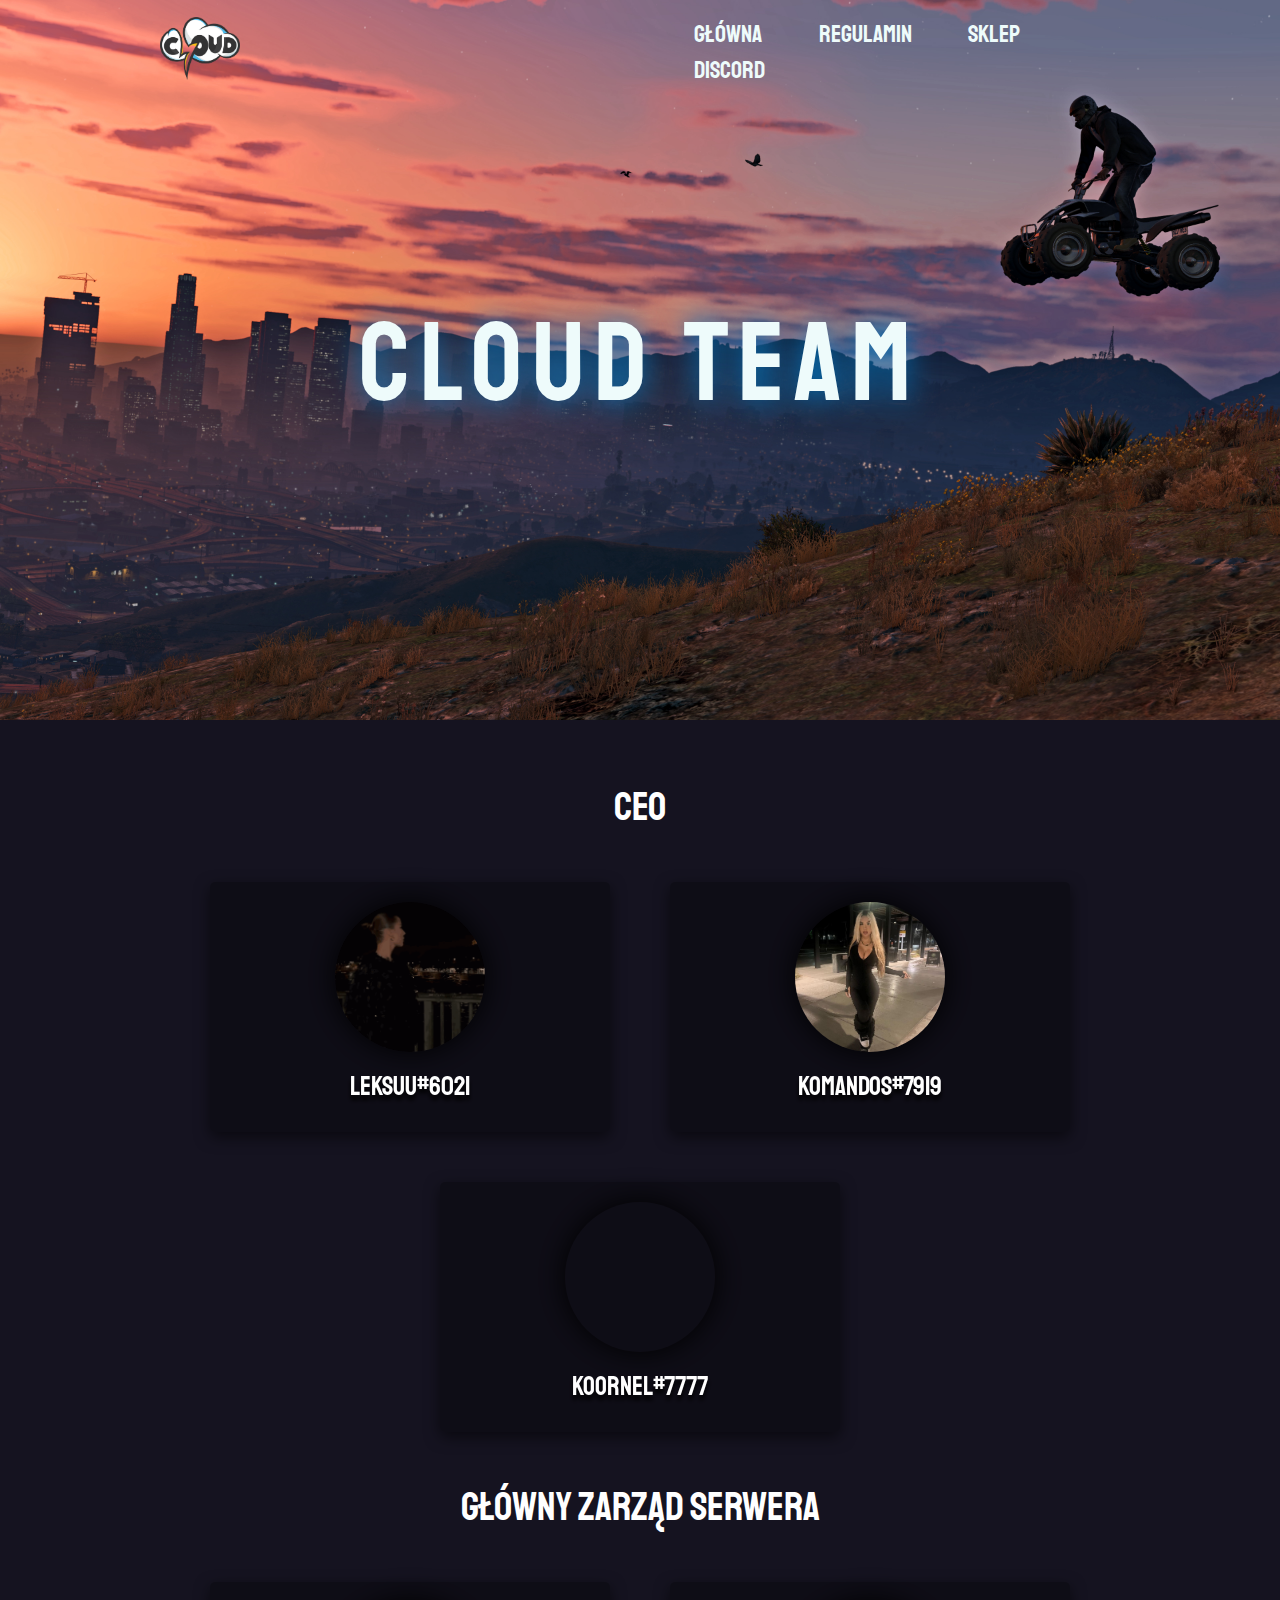
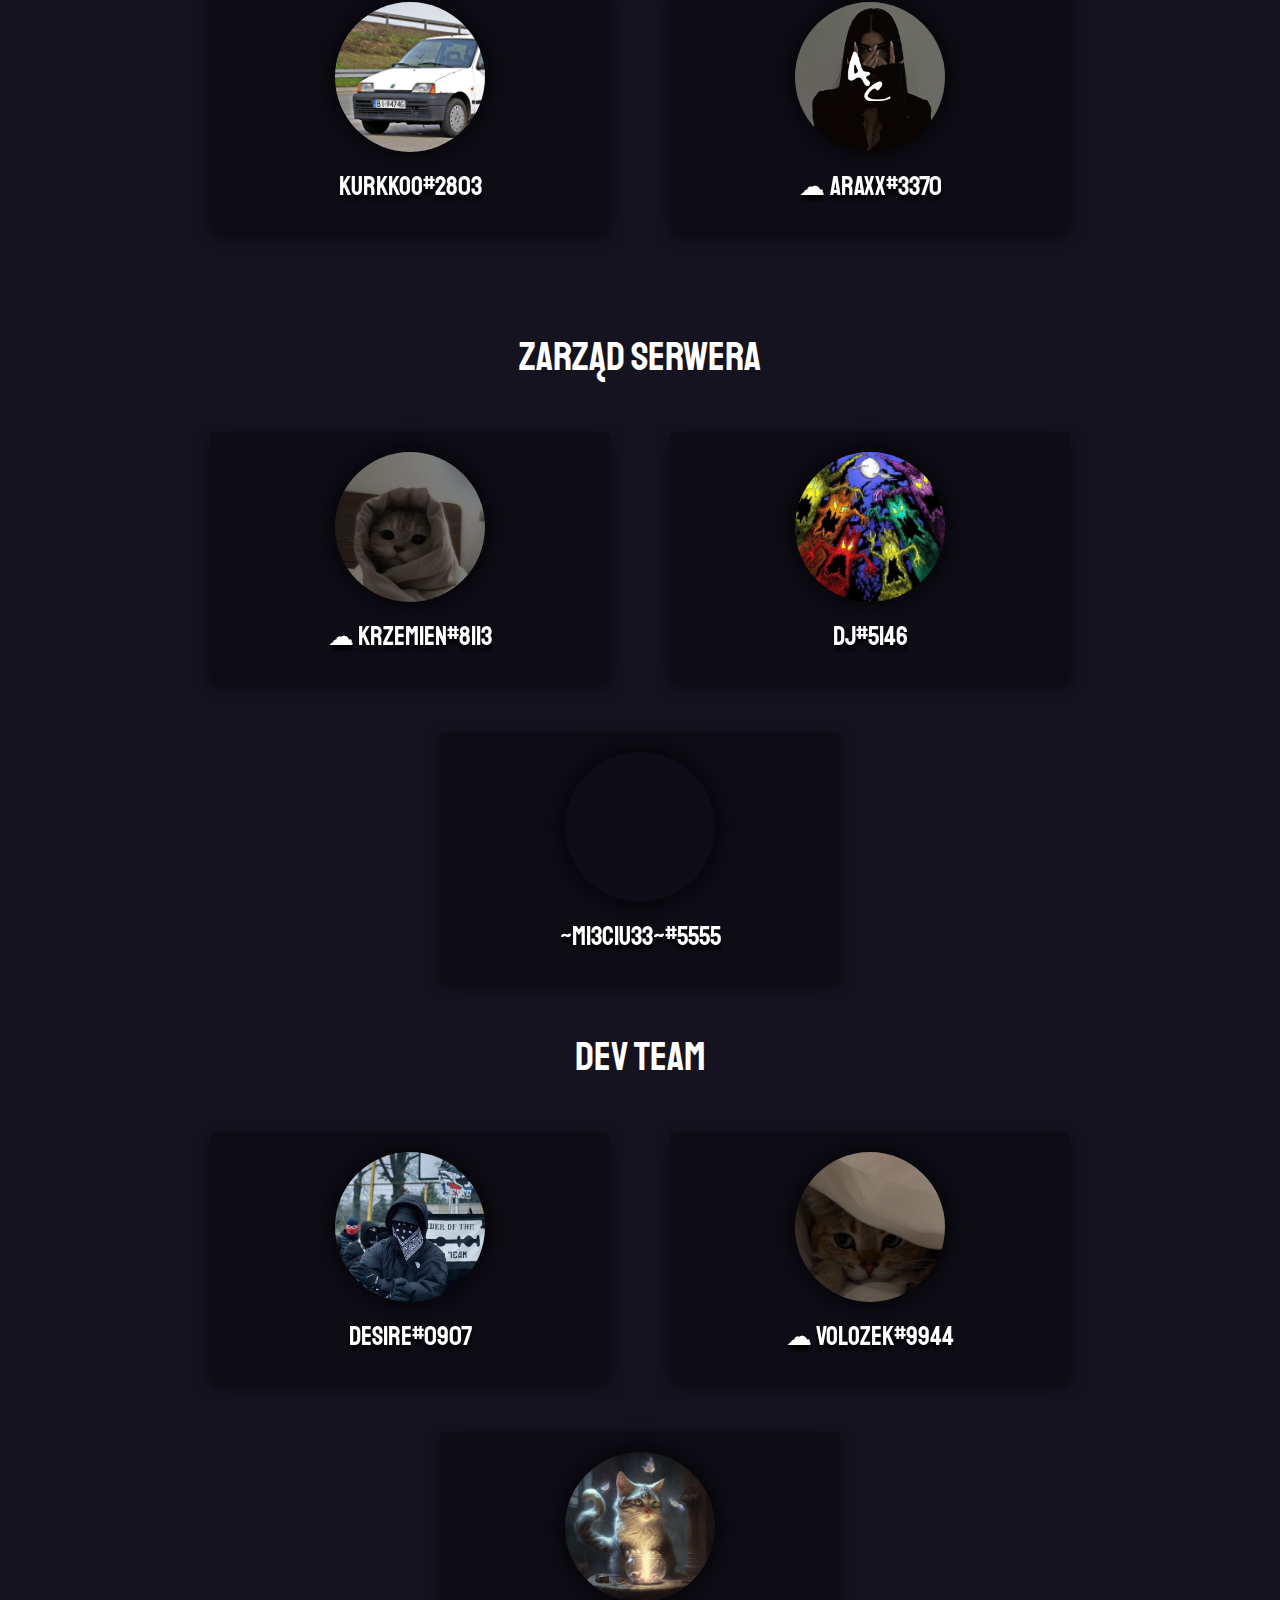
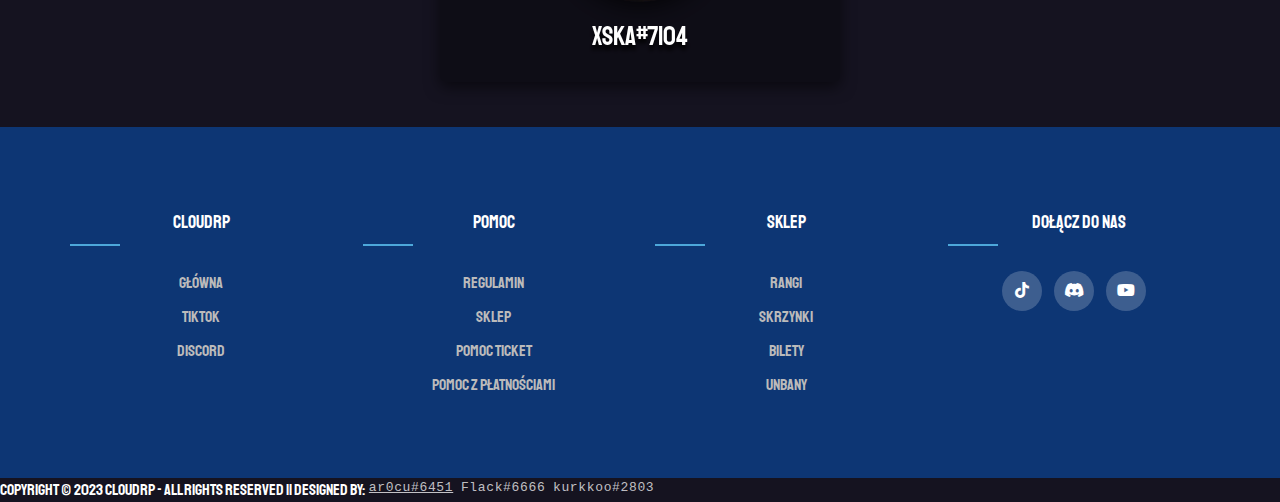
==== commit 38593b77: "Added href to footer" ====
--- a/cloudteam.html
+++ b/cloudteam.html
@@ -5,7 +5,7 @@
     <meta charset="UTF-8">
     <meta http-equiv="X-UA-Compatible" content="IE=edge">
     <meta name="viewport" content="width=device-width, initial-scale=1.0">
-    <title>C-RP.pl - Główna</title>
+    <title>C-RP.pl - Administracja</title>
     <link rel="shortcut icon" type="image/x-icon" href="./images/favicon-32x32.png">
     <!-- seo tags start -->
     <meta name="description" content="CloudRP - największy serwer w Polsce!">
@@ -266,7 +266,7 @@
         </div>
            </footer>
            <div class="row">
-            Copyright © 2023 CloudRP - All rights reserved || Designed By: <a class="ar0cu"> ar0cu#6451 </a>  <a class="Flack"> Flack#6666 </a> <a class="Flack"> kurkkoo#2803
+            Copyright © 2023 CloudRP - All rights reserved || Designed By: <a href="https://github.com/adrian-kulesza" class="ar0cu"> ar0cu#6451 </a>  <a class="Flack"> Flack#6666 </a> <a class="Flack"> kurkkoo#2803
             </div>
             </div>
             </footer>
@@ -279,4 +279,4 @@
     </script>
 </body>
 
-</html>+</html>
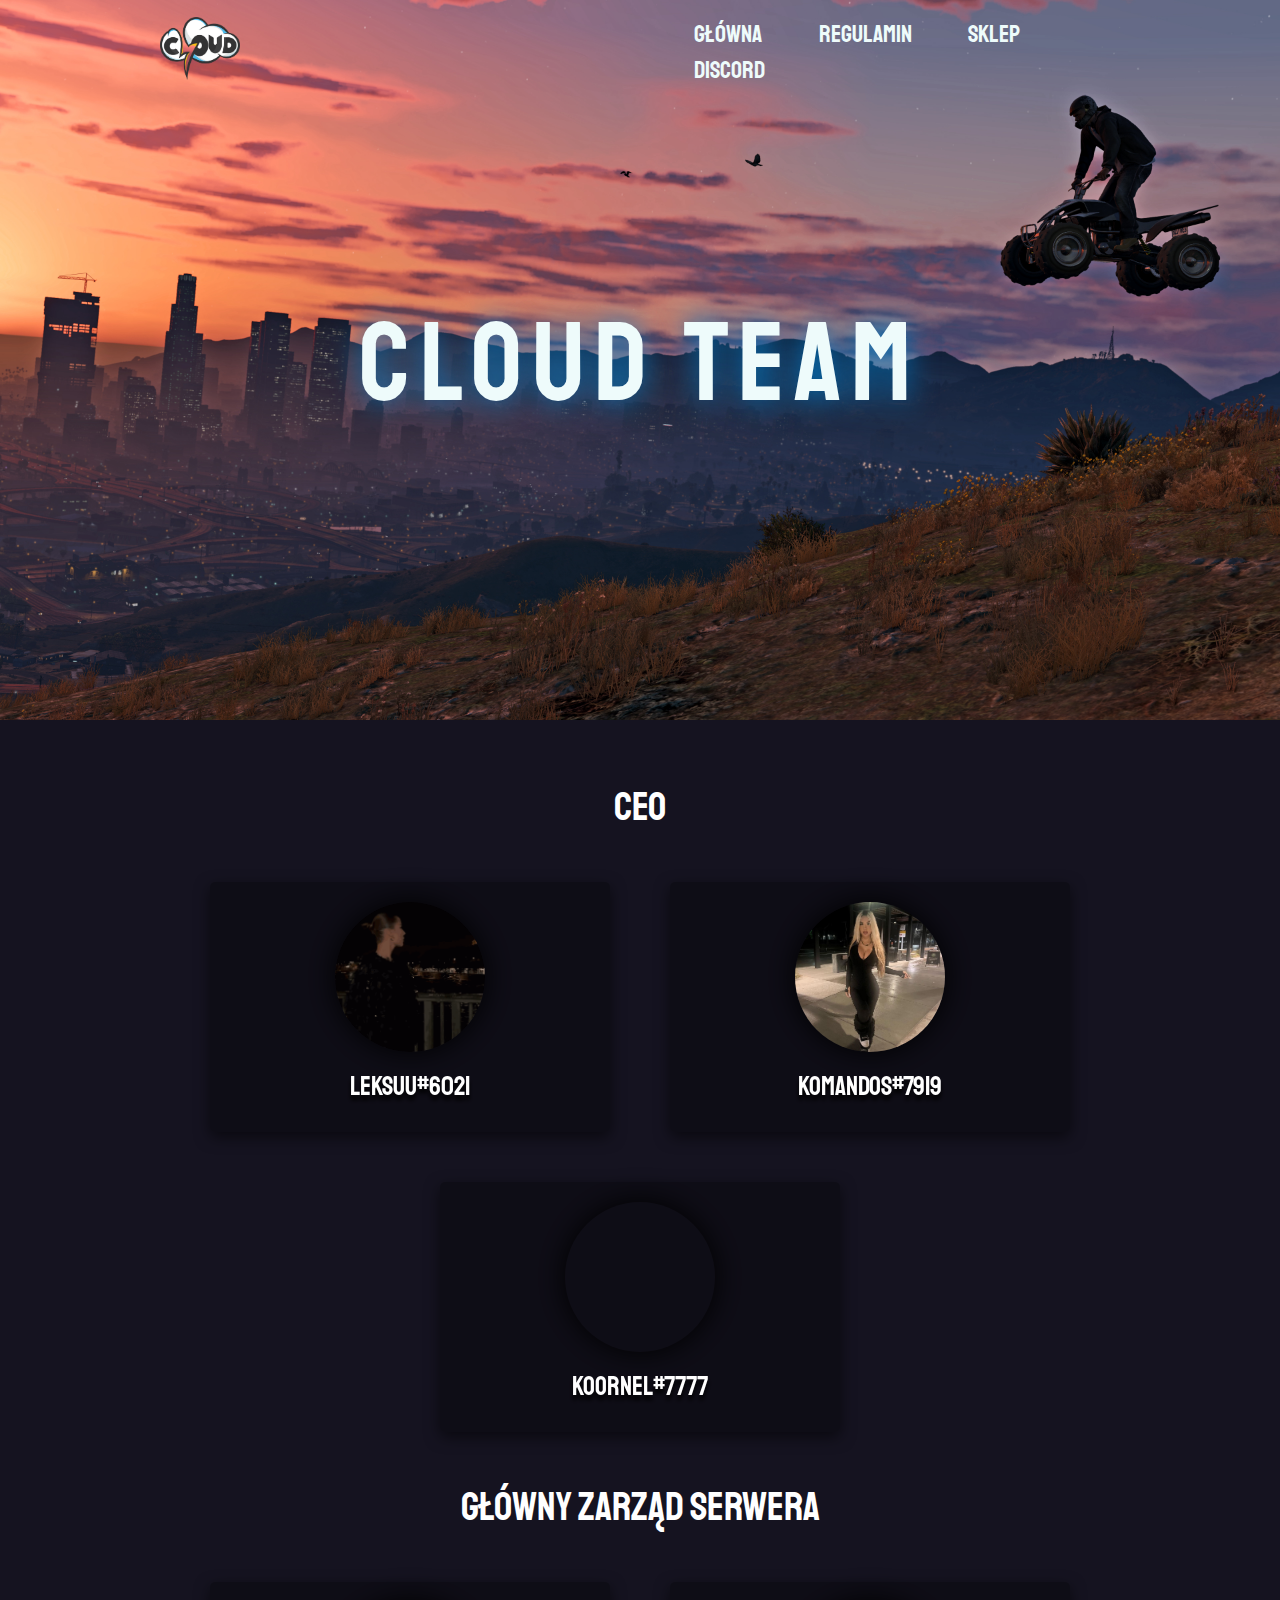
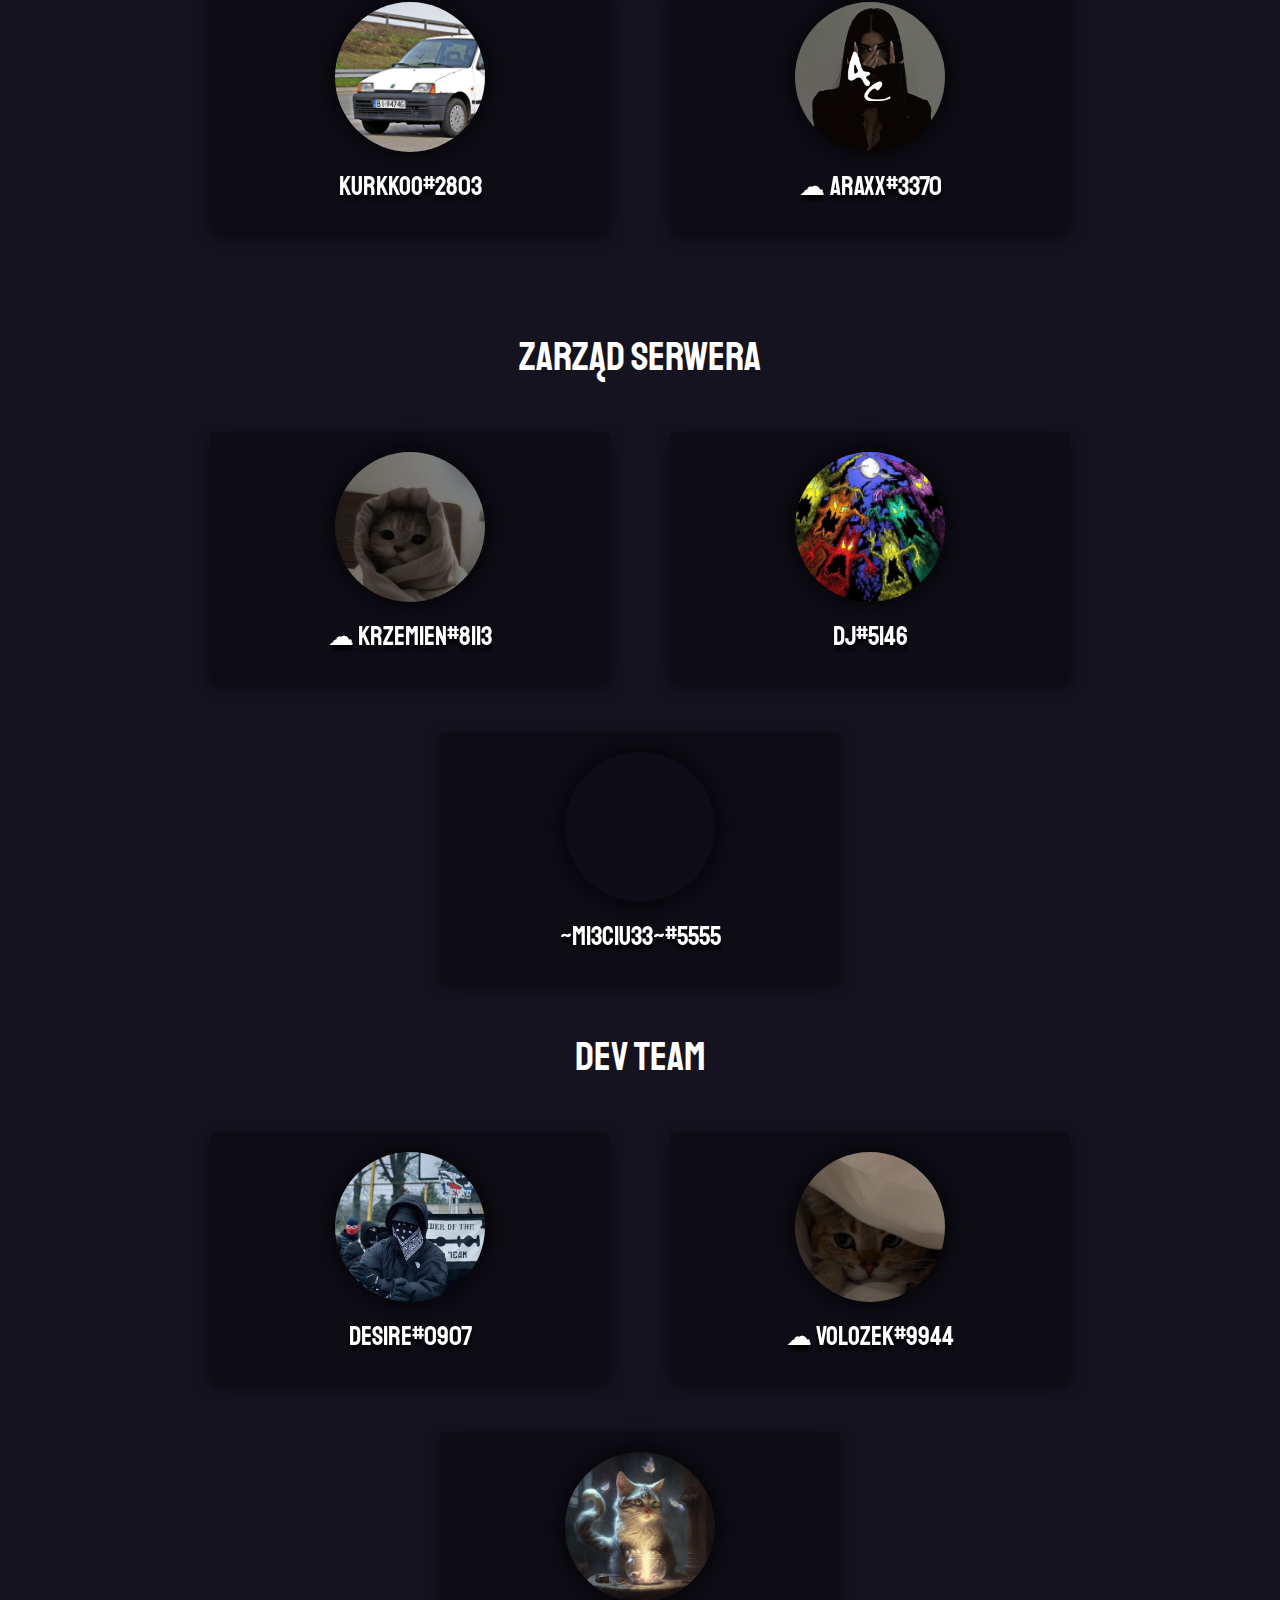
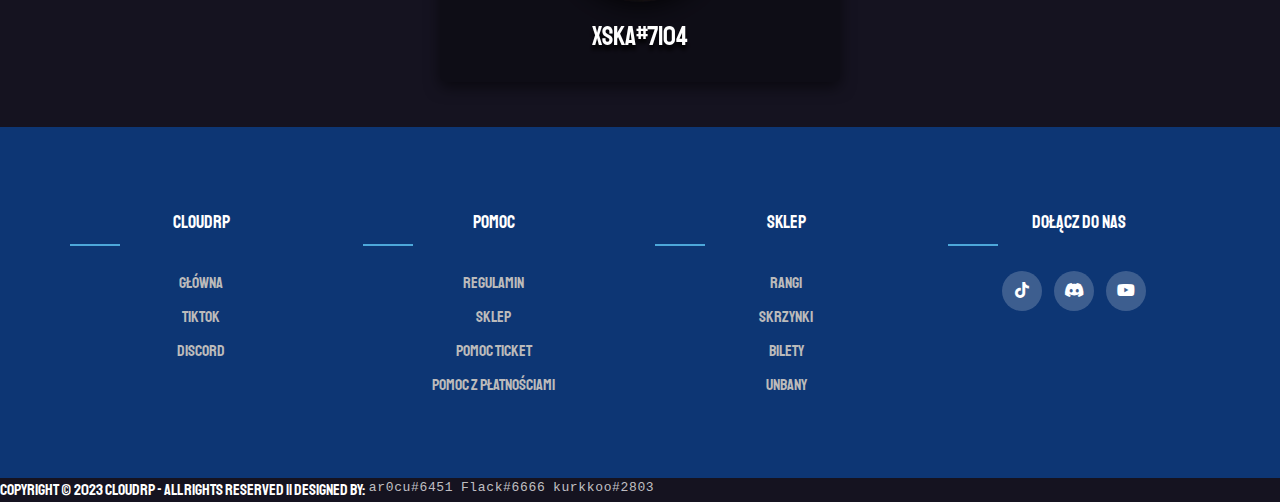
==== commit 8661f8a8: "Added target blank to footer" ====
--- a/cloudteam.html
+++ b/cloudteam.html
@@ -266,7 +266,7 @@
         </div>
            </footer>
            <div class="row">
-            Copyright © 2023 CloudRP - All rights reserved || Designed By: <a href="https://github.com/adrian-kulesza" class="ar0cu"> ar0cu#6451 </a>  <a class="Flack"> Flack#6666 </a> <a class="Flack"> kurkkoo#2803
+            Copyright © 2023 CloudRP - All rights reserved || Designed By: <a href="https://github.com/adrian-kulesza" target="_blank" class="ar0cu"> ar0cu#6451 </a>  <a class="Flack"> Flack#6666 </a> <a class="Flack"> kurkkoo#2803
             </div>
             </div>
             </footer>
--- a/css/style.css
+++ b/css/style.css
@@ -1,774 +1,804 @@
 /* google fonts */
-@import url('https://fonts.googleapis.com/css2?family=Staatliches&display=swap');
-:root{
-    --dark-blue:#0d3674;
-    --white:#EEFBFB;
-    --blue:#007CC7;
-    --sky-blue:#4DA8DA;
-    --font-1:'Staatliches', cursive;
+@import url("https://fonts.googleapis.com/css2?family=Staatliches&display=swap");
+:root {
+  --dark-blue: #0d3674;
+  --white: #eefbfb;
+  --blue: #007cc7;
+  --sky-blue: #4da8da;
+  --font-1: "Staatliches", cursive;
 }
 
 /* custom scrollbar */
-::-webkit-scrollbar{
-    width: 2px;
-}
-
-*{
-    margin: 0;
-    padding: 0;
-    font-family: var(--font-1);
-}
-body{
-    background-color: var(--dark-blue);
-    width: 100%;
-    height: 100%;
-    margin: 0px;
-    padding: 0px;
-    overflow-x: hidden; 
-}
-h1,h2,h3,h4,h5,p{ 
-    font-family: var(--font-1);
-}
-hr{
-    margin: 1rem 0;
-    border: 2px solid var(--white);
-}
-.navbar{
-    position: absolute;
-    z-index: 1;
-    padding: 1rem 10rem;
-    display: grid;
-    grid-template-columns: 1fr 1fr;
-}
-.navbar li{
-    font-family: var(--font-1);
-    list-style: none;
-    display: inline;
-}
-
-.navbar .left-part{
-    display: flex;
-    justify-content: flex-start;
-    align-items: center
-}
-
-.navbar .left-part li{
-    margin-right: 5rem;
-}
-
-.navbar .right-part{
-    display: flex;
-    justify-content: flex-end;
-    align-items: center
-}
-
-.navbar .right-part li{
-    margin-left: 1.40rem;
-}
-.navbar .right-parter li{
-    margin-left: 3.40rem;
-}
-.navbar .logo img{
-    width: 5rem;
-    height: auto;
-}
-.navbar .left-part p{
-    color: var(--white);
-    font-size: 1.5rem;
-}
-.navbar a{
-    color: var(--white);
-    font-size: 1.5rem;
-    text-decoration: none;
-    -moz-transition: all 0.2s ease-in;
-    -o-transition: all 0.2s ease-in;
-    -webkit-transition: all 0.2s ease-in;
-    transition: all 0.2s ease-in;
-}
-.navbar a:hover{
-    color: var(--sky-blue);
-    text-shadow:0px 0px 30px var(--sky-blue);
-    -moz-transition: all 0.2s ease-in;
-    -o-transition: all 0.2s ease-in;
-    -webkit-transition: all 0.2s ease-in;
-    transition: all 0.2s ease-in;
-}
-.banner-container{
-    position: relative;
-    text-align: center;
-}
-.banner-text{
-    width: 80%;
-    text-shadow:0px 0px 30px var(--blue);
-    letter-spacing: .6rem;
-    color: var(--white);
-    font-size: 7rem;
-    position: absolute;
-    top: 50%;
-    left: 50%;
-    transform: translate(-50%, -50%);
-}
-.connect-btn-logo{
-    z-index: 1;
-}
-.connect-btn{
-    position: relative;
-    font-size: 2rem;
-    color: var(--white);
-    background-color: var(--blue);
-    margin-top: 1rem;
-    border:0px;
-    padding: 1rem 3rem;
-    border-radius: 3px;
+::-webkit-scrollbar {
+  width: 2px;
+}
+
+* {
+  margin: 0;
+  padding: 0;
+  font-family: var(--font-1);
+}
+body {
+  background-color: var(--dark-blue);
+  width: 100%;
+  height: 100%;
+  margin: 0px;
+  padding: 0px;
+  overflow-x: hidden;
+}
+h1,
+h2,
+h3,
+h4,
+h5,
+p {
+  font-family: var(--font-1);
+}
+hr {
+  margin: 1rem 0;
+  border: 2px solid var(--white);
+}
+.navbar {
+  position: absolute;
+  z-index: 1;
+  padding: 1rem 10rem;
+  display: grid;
+  grid-template-columns: 1fr 1fr;
+}
+.navbar li {
+  font-family: var(--font-1);
+  list-style: none;
+  display: inline;
+}
+
+.navbar .left-part {
+  display: flex;
+  justify-content: flex-start;
+  align-items: center;
+}
+
+.navbar .left-part li {
+  margin-right: 5rem;
+}
+
+.navbar .right-part {
+  display: flex;
+  justify-content: flex-end;
+  align-items: center;
+}
+
+.navbar .right-part li {
+  margin-left: 1.4rem;
+}
+.navbar .right-parter li {
+  margin-left: 3.4rem;
+}
+.navbar .logo img {
+  width: 5rem;
+  height: auto;
+}
+.navbar .left-part p {
+  color: var(--white);
+  font-size: 1.5rem;
+}
+.navbar a {
+  color: var(--white);
+  font-size: 1.5rem;
+  text-decoration: none;
+  -moz-transition: all 0.2s ease-in;
+  -o-transition: all 0.2s ease-in;
+  -webkit-transition: all 0.2s ease-in;
+  transition: all 0.2s ease-in;
+}
+.navbar a:hover {
+  color: var(--sky-blue);
+  text-shadow: 0px 0px 30px var(--sky-blue);
+  -moz-transition: all 0.2s ease-in;
+  -o-transition: all 0.2s ease-in;
+  -webkit-transition: all 0.2s ease-in;
+  transition: all 0.2s ease-in;
+}
+.banner-container {
+  position: relative;
+  text-align: center;
+}
+.banner-text {
+  width: 80%;
+  text-shadow: 0px 0px 30px var(--blue);
+  letter-spacing: 0.6rem;
+  color: var(--white);
+  font-size: 7rem;
+  position: absolute;
+  top: 50%;
+  left: 50%;
+  transform: translate(-50%, -50%);
+}
+.connect-btn-logo {
+  z-index: 1;
 }
 .connect-btn {
-    text-decoration: none;
-    position: relative;
-    overflow: hidden;
-}
-  
+  position: relative;
+  font-size: 2rem;
+  color: var(--white);
+  background-color: var(--blue);
+  margin-top: 1rem;
+  border: 0px;
+  padding: 1rem 3rem;
+  border-radius: 3px;
+}
+.connect-btn {
+  text-decoration: none;
+  position: relative;
+  overflow: hidden;
+}
+
 .connect-btn:hover {
-    box-shadow: 1px 1px 25px 10px rgba(255, 255, 255, 0.2);
-}
-  
+  box-shadow: 1px 1px 25px 10px rgba(255, 255, 255, 0.2);
+}
+
 .connect-btn:before {
-    content: "";
-    position: absolute;
-    top: 0;
-    left: -100%;
-    width: 100%;
-    height: 100%;
-    background: linear-gradient(
-      120deg,
-      transparent,
-      rgba(13, 54, 116, 0.6),
-      transparent
-    );
-    transition: all 650ms;
-}
-  
+  content: "";
+  position: absolute;
+  top: 0;
+  left: -100%;
+  width: 100%;
+  height: 100%;
+  background: linear-gradient(
+    120deg,
+    transparent,
+    rgba(13, 54, 116, 0.6),
+    transparent
+  );
+  transition: all 650ms;
+}
+
 .connect-btn:hover:before {
-    left: 100%;
-}
-.banner-text img:first-of-type{
-    width: 6rem;
-    height: auto;
-    position: relative;
-    left: 4rem;
-    top: 2rem;
-}
-
-.banner-text img:nth-of-type(2){
-    width: 6rem;
-    height: auto;
-    position: relative;
-    right: 4rem;
-    top: 2rem;
-}
-.banner img{
-    width: 100%;
-    height: auto;
-}
-
-.white-container{
-    text-align: center;
-    position: relative;
-    width: 100%;
-    background-color: var(--white);
-}
-.white-container-2{
-    text-align: center;
-    position: relative;
-    width: 100%;
-    background-color: var(--white);
-    height: 500px;
-}
-.heading-text{
-    font-size: 5rem;
-}
-.heading-text span{
-    color: var(--blue);
-}
-.small-container{
-    color: #252525;
-    padding-top: 2rem;
-    margin:0 20%;
-}
-.small-container-2{
-    color: #252525;
-    padding-top: 14rem;
-    margin:0 20%;
-}
-.text{
-    font-size: 1.5rem;
-}
-.text-img{
-    font-size: 1.5rem;
-    width: 20vw;
-}
-.b-text{
-    font-size: 2rem;
-}
-
-.text span, .b-text span{
-    color: var(--blue);
-}
-.two-images-container{
-    margin-top: 5rem;
-    z-index: 1;
-    display: flex;
-    flex-wrap: wrap;
-    width: 100%;
-    justify-content: center;
-    position: relative;
+  left: 100%;
+}
+.banner-text img:first-of-type {
+  width: 6rem;
+  height: auto;
+  position: relative;
+  left: 4rem;
+  top: 2rem;
+}
+
+.banner-text img:nth-of-type(2) {
+  width: 6rem;
+  height: auto;
+  position: relative;
+  right: 4rem;
+  top: 2rem;
+}
+.banner img {
+  width: 100%;
+  height: auto;
+}
+
+.white-container {
+  text-align: center;
+  position: relative;
+  width: 100%;
+  background-color: var(--white);
+}
+.white-container-2 {
+  text-align: center;
+  position: relative;
+  width: 100%;
+  background-color: var(--white);
+  height: 500px;
+}
+.heading-text {
+  font-size: 5rem;
+}
+.heading-text span {
+  color: var(--blue);
+}
+.small-container {
+  color: #252525;
+  padding-top: 2rem;
+  margin: 0 20%;
+}
+.small-container-2 {
+  color: #252525;
+  padding-top: 14rem;
+  margin: 0 20%;
+}
+.text {
+  font-size: 1.5rem;
+}
+.text-img {
+  font-size: 1.5rem;
+  width: 20vw;
+}
+.b-text {
+  font-size: 2rem;
+}
+
+.text span,
+.b-text span {
+  color: var(--blue);
+}
+.two-images-container {
+  margin-top: 5rem;
+  z-index: 1;
+  display: flex;
+  flex-wrap: wrap;
+  width: 100%;
+  justify-content: center;
+  position: relative;
 }
 .two-images-container img {
-    width: 100%;
-}
-.two-images-container .img-1, .two-images-container .img-2{
-    position: relative;
-    transform: skewY(-4deg);
-}
-
-.two-images-container .img-1-text{
-    font-size: 4rem;
-    color: var(--white);
-    position: absolute;
-    top: 50%;
-    left: 40%;
-    transform: translate(-50%, -50%);
-}
-.two-images-container .img-2-text{
-    font-size: 4rem;
-    color: var(--white);
-    position: absolute;
-    top: 50%;
-    left: 45%;
-    transform: translate(-50%, -50%);
-}
-.two-images-container .img-1-text span, .two-images-container .img-2-text span{
-    color: var(--blue);
-}
-.text-img-2{
-    font-size: 1.5rem;
-    padding-left: 10vw;
-    width: 29vw;
-}
-.p-img-2{
-    padding-left: 11.5vw;
-}
-.pop-img-1{
-    text-align: center;
-    margin-top: -39.2rem;
-    position: relative;
-    width: 100%;
-    z-index: 1;
-}
-.pop-img-1 img{
-    width: 30%;
-}
-.image-container{
-    transform: skewY(-4deg);
-    position: relative;
-    margin-top: -5rem;
-}
-.image-container img{
-    width: 100%;
-    height: auto;
-}
-.left{
-    text-align: left;
-}
-.right{
-    text-align: right;
-}
-.box{
-    left: 50%;
-    position: absolute;
-    top: 50%;
-    transform: translate(-50%, -50%);
-    width: 80%;
-    display: grid;
-    gap: 4rem;
-    grid-template-columns: 1fr;
-}
-.boxes{
-    color: var(--white);
-    font-size: 4rem;
-}
-.car-float-img img{
-    width: 20rem;
-    position:absolute;
-    right: 10rem;
-    top: -2rem;
-}
-
-.man-float-img img{
-    width: 15rem;
-    position:absolute;
-    left: 10rem;
-    top: 13rem;
-}
-.gangster-float-img img{
-    width: 13rem;
-    position:absolute;
-    right: 10rem;
-    top: 27rem;
-}
-.bag-float-img img{
-    width: 20rem;
-    position:absolute;
-    left: 10rem;
-    top: 43rem;
+  width: 100%;
+}
+.two-images-container .img-1,
+.two-images-container .img-2 {
+  position: relative;
+  transform: skewY(-4deg);
+}
+
+.two-images-container .img-1-text {
+  font-size: 4rem;
+  color: var(--white);
+  position: absolute;
+  top: 50%;
+  left: 40%;
+  transform: translate(-50%, -50%);
+}
+.two-images-container .img-2-text {
+  font-size: 4rem;
+  color: var(--white);
+  position: absolute;
+  top: 50%;
+  left: 45%;
+  transform: translate(-50%, -50%);
+}
+.two-images-container .img-1-text span,
+.two-images-container .img-2-text span {
+  color: var(--blue);
+}
+.text-img-2 {
+  font-size: 1.5rem;
+  padding-left: 10vw;
+  width: 29vw;
+}
+.p-img-2 {
+  padding-left: 11.5vw;
+}
+.pop-img-1 {
+  text-align: center;
+  margin-top: -39.2rem;
+  position: relative;
+  width: 100%;
+  z-index: 1;
+}
+.pop-img-1 img {
+  width: 30%;
+}
+.image-container {
+  transform: skewY(-4deg);
+  position: relative;
+  margin-top: -5rem;
+}
+.image-container img {
+  width: 100%;
+  height: auto;
+}
+.left {
+  text-align: left;
+}
+.right {
+  text-align: right;
+}
+.box {
+  left: 50%;
+  position: absolute;
+  top: 50%;
+  transform: translate(-50%, -50%);
+  width: 80%;
+  display: grid;
+  gap: 4rem;
+  grid-template-columns: 1fr;
+}
+.boxes {
+  color: var(--white);
+  font-size: 4rem;
+}
+.car-float-img img {
+  width: 20rem;
+  position: absolute;
+  right: 10rem;
+  top: -2rem;
+}
+
+.man-float-img img {
+  width: 15rem;
+  position: absolute;
+  left: 10rem;
+  top: 13rem;
+}
+.gangster-float-img img {
+  width: 13rem;
+  position: absolute;
+  right: 10rem;
+  top: 27rem;
+}
+.bag-float-img img {
+  width: 20rem;
+  position: absolute;
+  left: 10rem;
+  top: 43rem;
 }
 /* Section 3 */
-body{
-    background-color: #151320;
+body {
+  background-color: #151320;
 }
 .section-3 {
-    width: 100vw;
-    height: fit-content;
-    position: relative;
-    display: flex;
-    flex-direction: column;
-    align-items: center;
-    padding-bottom: 50px;
-  }
-  
-  .about-title {
-    font-size: 40px;
-    font-weight: 6000;
-    position: relative;
-    text-align: center;
-    color: var(--tekst-ciemniejszy);
-  }
-  
-  .about-boxes {
-    position: relative;
-    margin: 20px 0;
-    width: 100%;
-    height: auto;
-    display: flex;
-    justify-content: center;
-    flex-wrap: wrap;
-    perspective: 1000px;
-  }
-  
-  .about-box {
-    width: 400px;
-    height: 250px;
-    perspective: 1000px;
-    margin: 25px 30px;
-  }
-  
-  .about-box-inner {
-    position: relative;
-    width: 100%;
-    height: 100%;
-    text-align: center;
-    transition: transform 1s;
-    transform-style: preserve-3d;
-  }
-  
-  .about-box:hover .about-box-inner {
-  }
-  
-  .about-box-front, .about-box-back {
-    position: absolute;
-    width: 100%;
-    height: 100%;
-    backface-visibility: hidden;
-    -webkit-backface-visibility: hidden;
-  }
-  
-  .about-box-front {
-    background-color: rgb(0, 0, 0, 0.3);
-    border-radius: 5px;
-    border-left: 2px solid var(--niebieski);
-    box-shadow: rgba(0, 0, 0, 0.55) 0px 5px 15px;
-  }
-  
-  .about-box-back {
-    border-radius: 5px;
-    border-left: 2px solid var(--niebieski);
-    box-shadow: rgba(0, 0, 0, 0.55) 0px 5px 15px;
-    background-color: rgb(20, 20, 20, 1);
-    color: var(--tekst-ciemniejszy);
-    transform: rotateY(180deg);
-  }
-  
-  .about-box-back .about-box-back-bg {
-    width: 400px;
-    height: 250px;
-    position: absolute;
-  }
-  
-  .about-avatar {
-    width: 150px;
-    height: 150px;
-    left: 50%;
-    transform: translateX(-50%);
-    position: relative;
-    margin-top: 20px;
-    background-size: cover;
-    background-repeat: no-repeat;
-    border-radius: 50%;
-    box-shadow: rgba(0, 0, 0, 1) 0px 0px 30px;
-  }
-  
-  .about-name {
-    position: relative;
-    color: var(--tekst-ciemniejszy);
-    font-size: 26px;
-    font-weight: 300;
-    text-align: center;
-    margin-top: 15px;
-    text-shadow: rgba(0, 0, 0, 1) 0 5px 4px;
-  }
-  
-  .about-back-text {
-    font-size: 32px;
-    font-weight: 300;
-    font-style: italic;
-    line-height: 250px;
-    color: white;
-  }
-  
-  .about-back-contact {
-    color: white;
-    font-weight: 300;
-    font-size: 24px;
-    font-family: 'Open sans', sans-serif;
-    width: 100%;
-    height: 20px;
-    position: absolute;
-    bottom: 20px;
-    user-select: all;
-    cursor: pointer;
-  } 
-.app, body, html {
-    width: 100%;
-    height: 100%;
-    margin: 0;
-    padding: 0;
-    color: #fff;
-    display: flex;
-    flex-direction: column;
-    flex: 1;
-}
-.footer{
-    background: var(--white);
-    padding: 0;
-    font-family: 'Play', sans-serif;
-    text-align:center;
-    
-}
-.footer .row{
-    width:100%;
-    margin:1% 0%;
-    padding: 0;
-    color: var(--dark-blue);
-    font-size:1em;
+  width: 100vw;
+  height: fit-content;
+  position: relative;
+  display: flex;
+  flex-direction: column;
+  align-items: center;
+  padding-bottom: 50px;
+}
+
+.about-title {
+  font-size: 40px;
+  font-weight: 6000;
+  position: relative;
+  text-align: center;
+  color: var(--tekst-ciemniejszy);
+}
+
+.about-boxes {
+  position: relative;
+  margin: 20px 0;
+  width: 100%;
+  height: auto;
+  display: flex;
+  justify-content: center;
+  flex-wrap: wrap;
+  perspective: 1000px;
+}
+
+.about-box {
+  width: 400px;
+  height: 250px;
+  perspective: 1000px;
+  margin: 25px 30px;
+}
+
+.about-box-inner {
+  position: relative;
+  width: 100%;
+  height: 100%;
+  text-align: center;
+  transition: transform 1s;
+  transform-style: preserve-3d;
+}
+
+.about-box-front,
+.about-box-back {
+  position: absolute;
+  width: 100%;
+  height: 100%;
+  backface-visibility: hidden;
+  -webkit-backface-visibility: hidden;
+}
+
+.about-box-front {
+  background-color: rgb(0, 0, 0, 0.3);
+  border-radius: 5px;
+  border-left: 2px solid var(--niebieski);
+  box-shadow: rgba(0, 0, 0, 0.55) 0px 5px 15px;
+}
+
+.about-box-back {
+  border-radius: 5px;
+  border-left: 2px solid var(--niebieski);
+  box-shadow: rgba(0, 0, 0, 0.55) 0px 5px 15px;
+  background-color: rgb(20, 20, 20, 1);
+  color: var(--tekst-ciemniejszy);
+  transform: rotateY(180deg);
+}
+
+.about-box-back .about-box-back-bg {
+  width: 400px;
+  height: 250px;
+  position: absolute;
+}
+
+.about-avatar {
+  width: 150px;
+  height: 150px;
+  left: 50%;
+  transform: translateX(-50%);
+  position: relative;
+  margin-top: 20px;
+  background-size: cover;
+  background-repeat: no-repeat;
+  border-radius: 50%;
+  box-shadow: rgba(0, 0, 0, 1) 0px 0px 30px;
+}
+
+.about-name {
+  position: relative;
+  color: var(--tekst-ciemniejszy);
+  font-size: 26px;
+  font-weight: 300;
+  text-align: center;
+  margin-top: 15px;
+  text-shadow: rgba(0, 0, 0, 1) 0 5px 4px;
+}
+
+.about-back-text {
+  font-size: 32px;
+  font-weight: 300;
+  font-style: italic;
+  line-height: 250px;
+  color: white;
+}
+
+.about-back-contact {
+  color: white;
+  font-weight: 300;
+  font-size: 24px;
+  font-family: "Open sans", sans-serif;
+  width: 100%;
+  height: 20px;
+  position: absolute;
+  bottom: 20px;
+  user-select: all;
+  cursor: pointer;
+}
+.app,
+body,
+html {
+  width: 100%;
+  height: 100%;
+  margin: 0;
+  padding: 0;
+  color: #fff;
+  display: flex;
+  flex-direction: column;
+  flex: 1;
+}
+.footer {
+  background: var(--white);
+  padding: 0;
+  font-family: "Play", sans-serif;
+  text-align: center;
+}
+.footer .row {
+  width: 100%;
+  margin: 1% 0%;
+  padding: 0;
+  color: var(--dark-blue);
+  font-size: 1em;
+}
+.ar0cu {
+  text-decoration: none;
+}
+.ar0cu:hover {
+  color: rgb(13, 54, 116);
 }
 .ar0cu,
-.Flack{
-    letter-spacing: 0.05vw;
-    padding-left: 0.3vw;
-    padding-right: 0.3vw;
-    color: rgba(255, 255, 255, 0.747);
-    font-family: monospace;
+.Flack {
+  letter-spacing: 0.05vw;
+  padding-left: 0.3vw;
+  padding-right: 0.3vw;
+  color: rgba(255, 255, 255, 0.747);
+  font-family: monospace;
 }
 .ar0cu:hover,
-.Flack:hover{
-    cursor: pointer;
+.Flack:hover {
+  cursor: pointer;
 }
 .ar0cu:hover::before,
-.Flack:hover::before{
-    cursor: pointer;
-    content: "";
-    
+.Flack:hover::before {
+  cursor: pointer;
+  content: "";
 }
 .ar0cu:hover::after,
-.Flack:hover::after{
-    content: "";
-    
+.Flack:hover::after {
+  content: "";
 }
 /* animacje */
 .slideInDown {
-    -webkit-animation-name: slideInDown;
-    animation-name: slideInDown;
-    -webkit-animation-duration: 1s;
-    animation-duration: 3s;
-    -webkit-animation-fill-mode: both;
-    animation-fill-mode: both;
-    }
-    @-webkit-keyframes slideInDown {
-    0% {
+  -webkit-animation-name: slideInDown;
+  animation-name: slideInDown;
+  -webkit-animation-duration: 1s;
+  animation-duration: 3s;
+  -webkit-animation-fill-mode: both;
+  animation-fill-mode: both;
+}
+@-webkit-keyframes slideInDown {
+  0% {
     -webkit-transform: translateY(-100%);
     transform: translateY(-100%);
     visibility: visible;
-    }
-    100% {
+  }
+  100% {
     -webkit-transform: translateY(0);
     transform: translateY(0);
-    }
-    }
-    @keyframes slideInDown {
-    0% {
+  }
+}
+@keyframes slideInDown {
+  0% {
     -webkit-transform: translateY(-100%);
     transform: translateY(-100%);
     visibility: visible;
-    }
-    100% {
+  }
+  100% {
     -webkit-transform: translateY(0);
     transform: translateY(0);
-    }
-} 
+  }
+}
 
 .zoomIn {
-    -webkit-animation-name: zoomIn;
-    animation-name: zoomIn;
-    -webkit-animation-duration: 1s;
-    animation-duration: 4s;
-    -webkit-animation-fill-mode: both;
-    animation-fill-mode: both;
-    }
-    @-webkit-keyframes zoomIn {
-    0% {
+  -webkit-animation-name: zoomIn;
+  animation-name: zoomIn;
+  -webkit-animation-duration: 1s;
+  animation-duration: 4s;
+  -webkit-animation-fill-mode: both;
+  animation-fill-mode: both;
+}
+@-webkit-keyframes zoomIn {
+  0% {
     opacity: 0;
-    -webkit-transform: scale3d(.3, .3, .3);
-    transform: scale3d(.3, .3, .3);
-    }
-    50% {
+    -webkit-transform: scale3d(0.3, 0.3, 0.3);
+    transform: scale3d(0.3, 0.3, 0.3);
+  }
+  50% {
     opacity: 1;
-    }
-    }
-    @keyframes zoomIn {
-    0% {
+  }
+}
+@keyframes zoomIn {
+  0% {
     opacity: 0;
-    -webkit-transform: scale3d(.3, .3, .3);
-    transform: scale3d(.3, .3, .3);
-    }
-    50% {
+    -webkit-transform: scale3d(0.3, 0.3, 0.3);
+    transform: scale3d(0.3, 0.3, 0.3);
+  }
+  50% {
     opacity: 1;
-    }
+  }
 }
 
 .fadeIn {
-    -webkit-animation-name: fadeIn;
-    animation-name: fadeIn;
-    -webkit-animation-duration: 1s;
-    animation-duration: 5s;
-    -webkit-animation-fill-mode: both;
-    animation-fill-mode: both;
-    }
-    @-webkit-keyframes fadeIn {
-    0% {opacity: 0;}
-    50% {opacity: 0.5;}
-    100% {opacity: 1;}
-    }
-    @keyframes fadeIn {
-    0% {opacity: 0;}
-    50% {opacity: 0.5;}
-    100% {opacity: 1;}
+  -webkit-animation-name: fadeIn;
+  animation-name: fadeIn;
+  -webkit-animation-duration: 1s;
+  animation-duration: 5s;
+  -webkit-animation-fill-mode: both;
+  animation-fill-mode: both;
+}
+@-webkit-keyframes fadeIn {
+  0% {
+    opacity: 0;
+  }
+  50% {
+    opacity: 0.5;
+  }
+  100% {
+    opacity: 1;
+  }
+}
+@keyframes fadeIn {
+  0% {
+    opacity: 0;
+  }
+  50% {
+    opacity: 0.5;
+  }
+  100% {
+    opacity: 1;
+  }
 }
 
 .slideInLeft {
-    -webkit-animation-name: slideInLeft;
-    animation-name: slideInLeft;
-    -webkit-animation-duration: 1s;
-    animation-duration: 3s;
-    -webkit-animation-fill-mode: both;
-    animation-fill-mode: both;
-    }
-    @-webkit-keyframes slideInLeft {
-    0% {
+  -webkit-animation-name: slideInLeft;
+  animation-name: slideInLeft;
+  -webkit-animation-duration: 1s;
+  animation-duration: 3s;
+  -webkit-animation-fill-mode: both;
+  animation-fill-mode: both;
+}
+@-webkit-keyframes slideInLeft {
+  0% {
     -webkit-transform: translateX(-100%);
     transform: translateX(-100%);
     visibility: visible;
-    }
-    100% {
+  }
+  100% {
     -webkit-transform: translateX(0);
     transform: translateX(0);
-    }
-    }
-    @keyframes slideInLeft {
-    0% {
+  }
+}
+@keyframes slideInLeft {
+  0% {
     -webkit-transform: translateX(-100%);
     transform: translateX(-100%);
     visibility: visible;
-    }
-    100% {
+  }
+  100% {
     -webkit-transform: translateX(0);
     transform: translateX(0);
-    }
+  }
 }
 .bounceInDown {
-    -webkit-animation-name: bounceInDown;
-    animation-name: bounceInDown;
-    -webkit-animation-duration: 1s;
-    animation-duration: 2.5s;
-    -webkit-animation-fill-mode: both;
-    animation-fill-mode: both;
-    }
-    @-webkit-keyframes bounceInDown {
-    0%, 60%, 75%, 90%, 100% {
-    -webkit-transition-timing-function: cubic-bezier(0.215, 0.610, 0.355, 1.000);
-    transition-timing-function: cubic-bezier(0.215, 0.610, 0.355, 1.000);
-    }
-    
-    0% {
+  -webkit-animation-name: bounceInDown;
+  animation-name: bounceInDown;
+  -webkit-animation-duration: 1s;
+  animation-duration: 2.5s;
+  -webkit-animation-fill-mode: both;
+  animation-fill-mode: both;
+}
+@-webkit-keyframes bounceInDown {
+  0%,
+  60%,
+  75%,
+  90%,
+  100% {
+    -webkit-transition-timing-function: cubic-bezier(0.215, 0.61, 0.355, 1);
+    transition-timing-function: cubic-bezier(0.215, 0.61, 0.355, 1);
+  }
+
+  0% {
     opacity: 0;
     -webkit-transform: translate3d(0, -3000px, 0);
     transform: translate3d(0, -3000px, 0);
-    }
-    
-    60% {
+  }
+
+  60% {
     opacity: 1;
     -webkit-transform: translate3d(0, 25px, 0);
     transform: translate3d(0, 25px, 0);
-    }
-    
-    75% {
+  }
+
+  75% {
     -webkit-transform: translate3d(0, -10px, 0);
     transform: translate3d(0, -10px, 0);
-    }
-    
-    90% {
+  }
+
+  90% {
     -webkit-transform: translate3d(0, 5px, 0);
     transform: translate3d(0, 5px, 0);
-    }
-    
-    100% {
+  }
+
+  100% {
     -webkit-transform: none;
     transform: none;
-    }
-    }
-    
-    @keyframes bounceInDown {
-    0%, 60%, 75%, 90%, 100% {
-    -webkit-transition-timing-function: cubic-bezier(0.215, 0.610, 0.355, 1.000);
-    transition-timing-function: cubic-bezier(0.215, 0.610, 0.355, 1.000);
-    }
-    
-    0% {
+  }
+}
+
+@keyframes bounceInDown {
+  0%,
+  60%,
+  75%,
+  90%,
+  100% {
+    -webkit-transition-timing-function: cubic-bezier(0.215, 0.61, 0.355, 1);
+    transition-timing-function: cubic-bezier(0.215, 0.61, 0.355, 1);
+  }
+
+  0% {
     opacity: 0;
     -webkit-transform: translate3d(0, -3000px, 0);
     transform: translate3d(0, -3000px, 0);
-    }
-    
-    60% {
+  }
+
+  60% {
     opacity: 1;
     -webkit-transform: translate3d(0, 25px, 0);
     transform: translate3d(0, 25px, 0);
-    }
-    
-    75% {
+  }
+
+  75% {
     -webkit-transform: translate3d(0, -10px, 0);
     transform: translate3d(0, -10px, 0);
-    }
-    
-    90% {
+  }
+
+  90% {
     -webkit-transform: translate3d(0, 5px, 0);
     transform: translate3d(0, 5px, 0);
-    }
-    
-    100% {
+  }
+
+  100% {
     -webkit-transform: none;
     transform: none;
-    }
-}
-@import url('https://fonts.googleapis.com/css2?family=Poppins:wght@300;400;500;600;700&display=swap');
-body{
-	line-height: 1.5;
-	font-family: 'Poppins', sans-serif;
-}
-*{
-	margin:0;
-	padding:0;
-	box-sizing: border-box;
-}
-.container{
-	max-width: 1170px;
-	margin:auto;
-}
-.row{
-	display: flex;
-	flex-wrap: wrap;
-}
-ul{
-	list-style: none;
-}
-.footer{
-	background-color:#0d3674   ;
-;
-    padding: 70px 0;
-}
-.footer-col{
-   width: 25%;
-   padding: 0 15px;
-}
-.footer-col h4{
-	font-size: 18px;
-	color: #ffffff;
-	text-transform: capitalize;
-	margin-bottom: 35px;
-	font-weight: 500;
-	position: relative;
-}
-.footer-col h4::before{
-	content: '';
-	position: absolute;
-	left:0;
-	bottom: -10px;
-	background-color: #4DA8DA;
-	height: 2px;
-	box-sizing: border-box;
-	width: 50px;
-}
-.footer-col ul li:not(:last-child){
-	margin-bottom: 10px;
-}
-.footer-col ul li a{
-	font-size: 16px;
-	text-transform: capitalize;
-	color: #ffffff;
-	text-decoration: none;
-	font-weight: 300;
-	color: #bbbbbb;
-	display: block;
-	transition: all 0.3s ease;
-}
-.footer-col ul li a:hover{
-	color: #ffffff;
-	padding-left: 8px;
-}
-.footer-col .social-links a{
-	display: inline-block;
-	height: 40px;
-	width: 40px;
-	background-color: rgba(255,255,255,0.2);
-	margin:0 10px 10px 0;
-	text-align: center;
-	line-height: 40px;
-	border-radius: 50%;
-	color: #ffffff;
-	transition: all 0.5s ease;
-}
-.footer-col .social-links a:hover{
-	color: #24262b;
-	background-color: #ffffff;
+  }
+}
+@import url("https://fonts.googleapis.com/css2?family=Poppins:wght@300;400;500;600;700&display=swap");
+body {
+  line-height: 1.5;
+  font-family: "Poppins", sans-serif;
+}
+* {
+  margin: 0;
+  padding: 0;
+  box-sizing: border-box;
+}
+.container {
+  max-width: 1170px;
+  margin: auto;
+}
+.row {
+  display: flex;
+  flex-wrap: wrap;
+}
+ul {
+  list-style: none;
+}
+.footer {
+  background-color: #0d3674;
+  padding: 70px 0;
+}
+.footer-col {
+  width: 25%;
+  padding: 0 15px;
+}
+.footer-col h4 {
+  font-size: 18px;
+  color: #ffffff;
+  text-transform: capitalize;
+  margin-bottom: 35px;
+  font-weight: 500;
+  position: relative;
+}
+.footer-col h4::before {
+  content: "";
+  position: absolute;
+  left: 0;
+  bottom: -10px;
+  background-color: #4da8da;
+  height: 2px;
+  box-sizing: border-box;
+  width: 50px;
+}
+.footer-col ul li:not(:last-child) {
+  margin-bottom: 10px;
+}
+.footer-col ul li a {
+  font-size: 16px;
+  text-transform: capitalize;
+  color: #ffffff;
+  text-decoration: none;
+  font-weight: 300;
+  color: #bbbbbb;
+  display: block;
+  transition: all 0.3s ease;
+}
+.footer-col ul li a:hover {
+  color: #ffffff;
+  padding-left: 8px;
+}
+.footer-col .social-links a {
+  display: inline-block;
+  height: 40px;
+  width: 40px;
+  background-color: rgba(255, 255, 255, 0.2);
+  margin: 0 10px 10px 0;
+  text-align: center;
+  line-height: 40px;
+  border-radius: 50%;
+  color: #ffffff;
+  transition: all 0.5s ease;
+}
+.footer-col .social-links a:hover {
+  color: #24262b;
+  background-color: #ffffff;
 }
 
 /*responsive*/
-@media(max-width: 767px){
-  .footer-col{
+@media (max-width: 767px) {
+  .footer-col {
     width: 50%;
     margin-bottom: 30px;
-}
-}
-@media(max-width: 574px){
-  .footer-col{
+  }
+}
+@media (max-width: 574px) {
+  .footer-col {
     width: 100%;
-}
-}
+  }
+}
